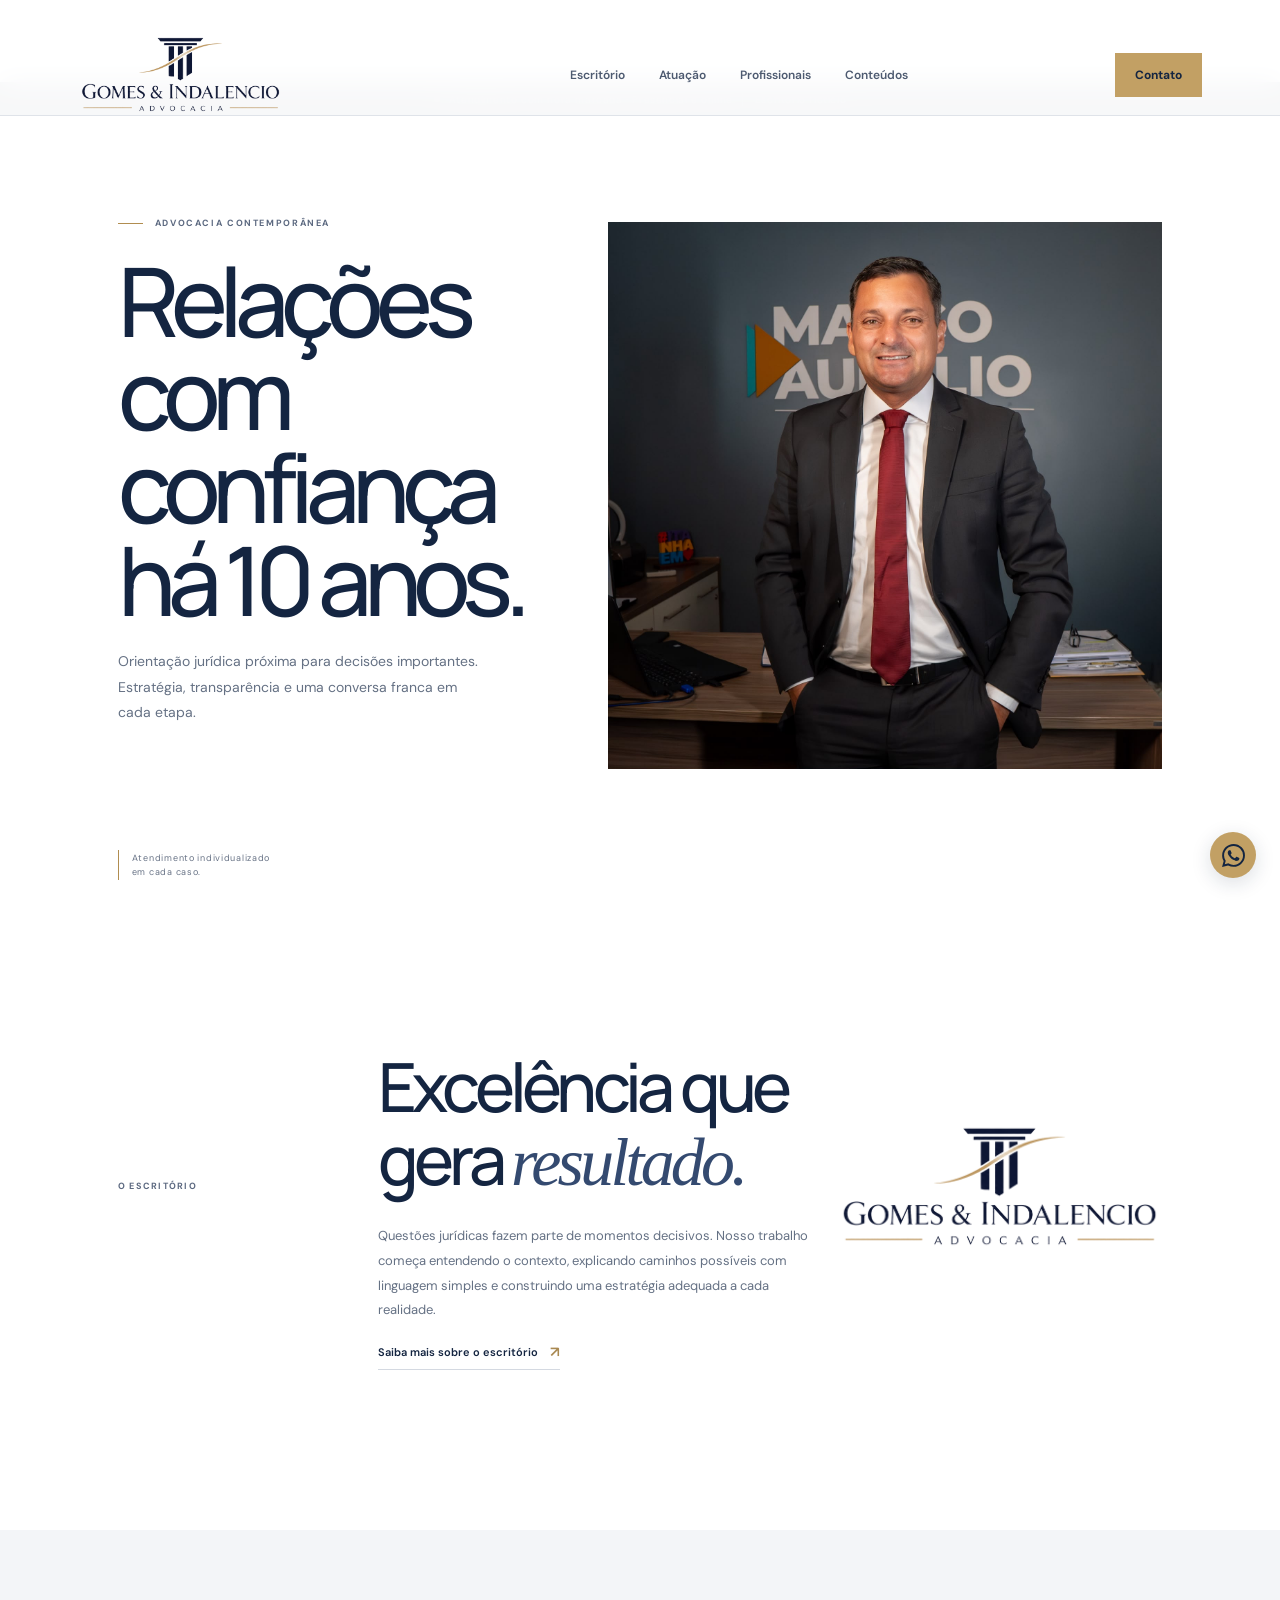
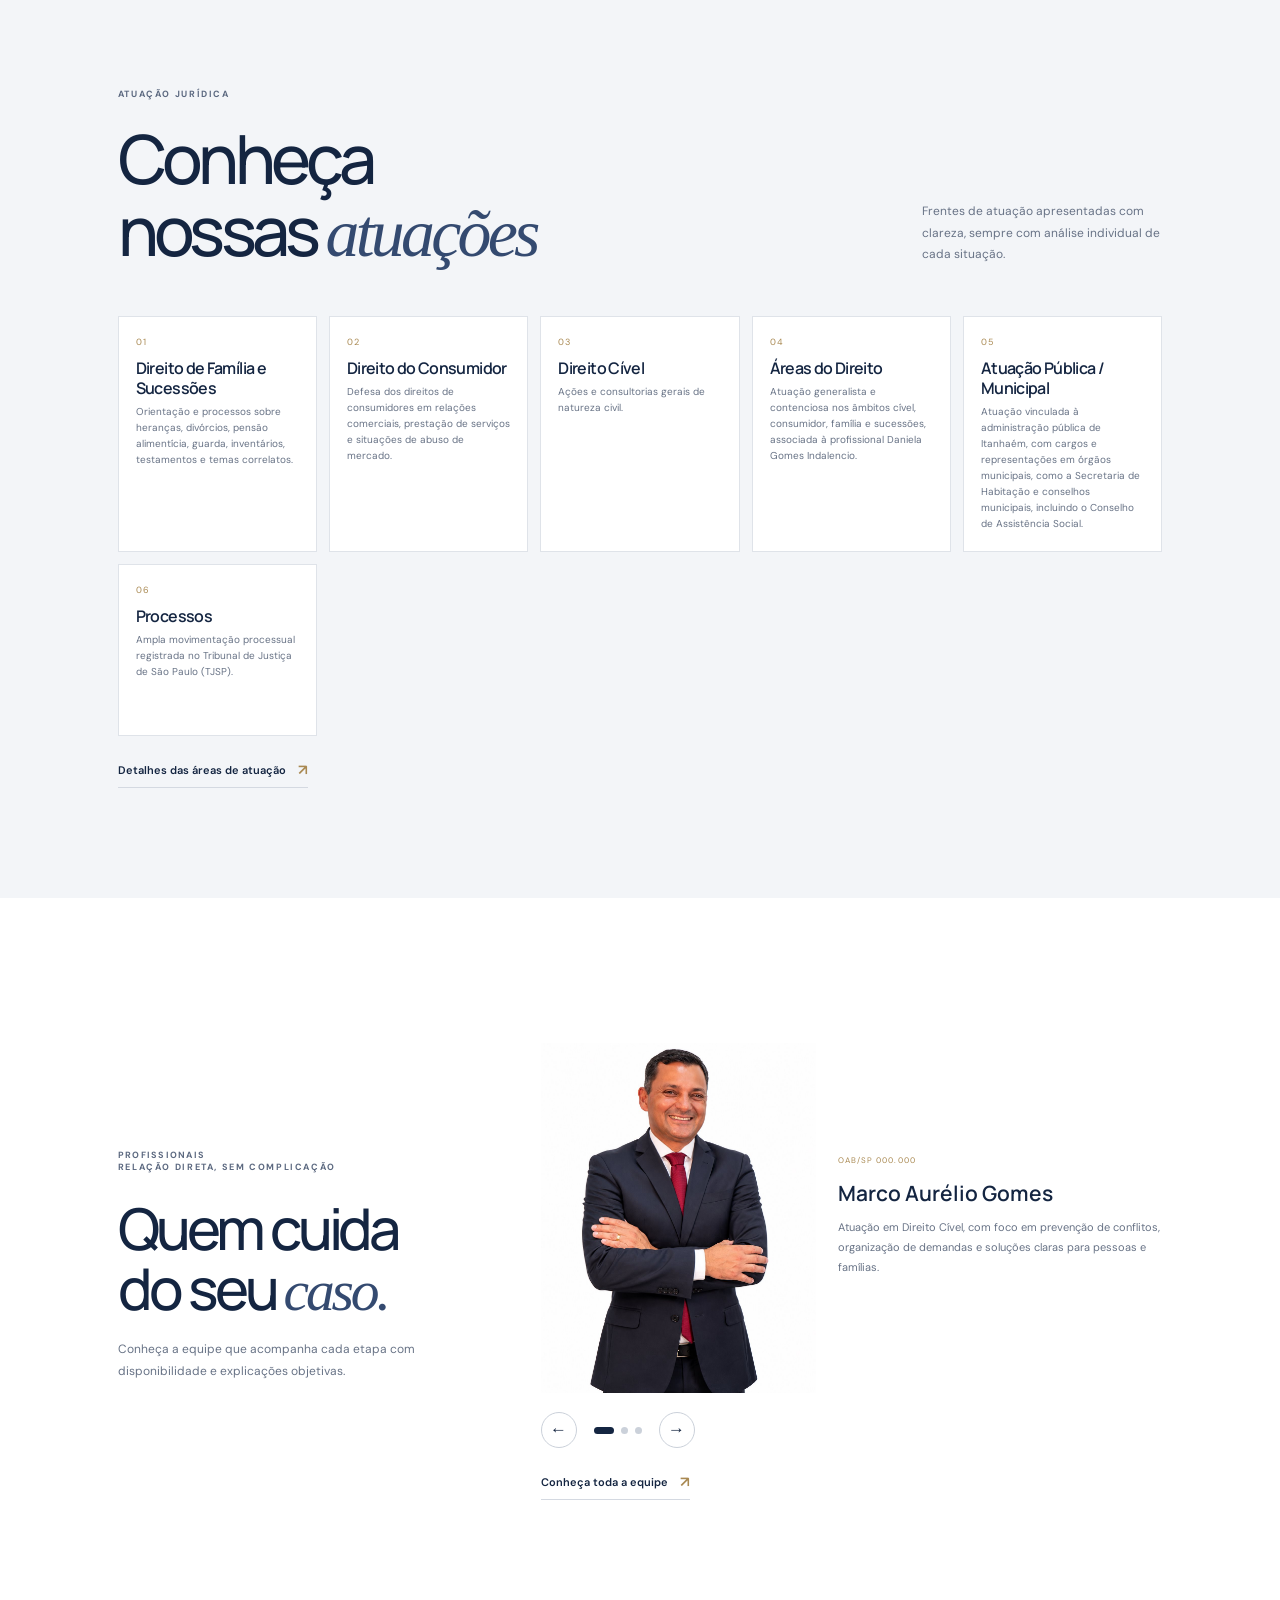
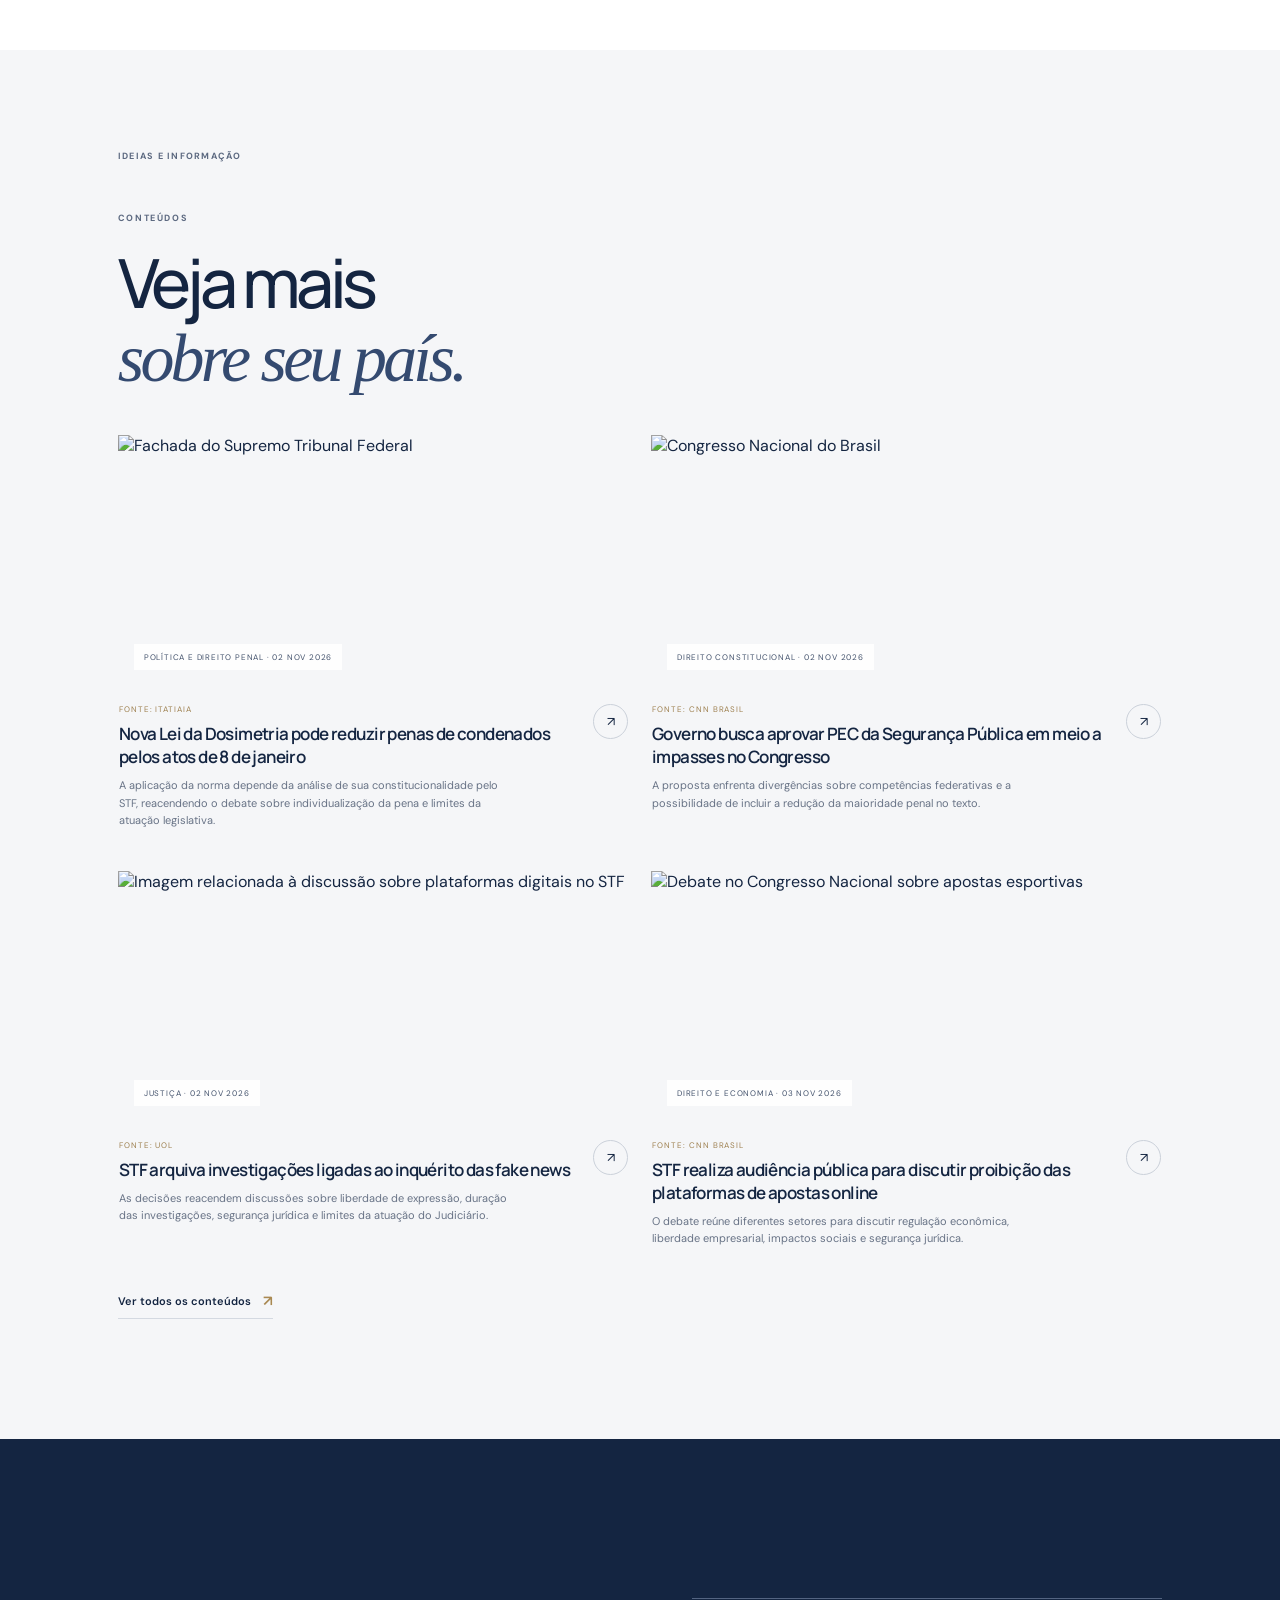
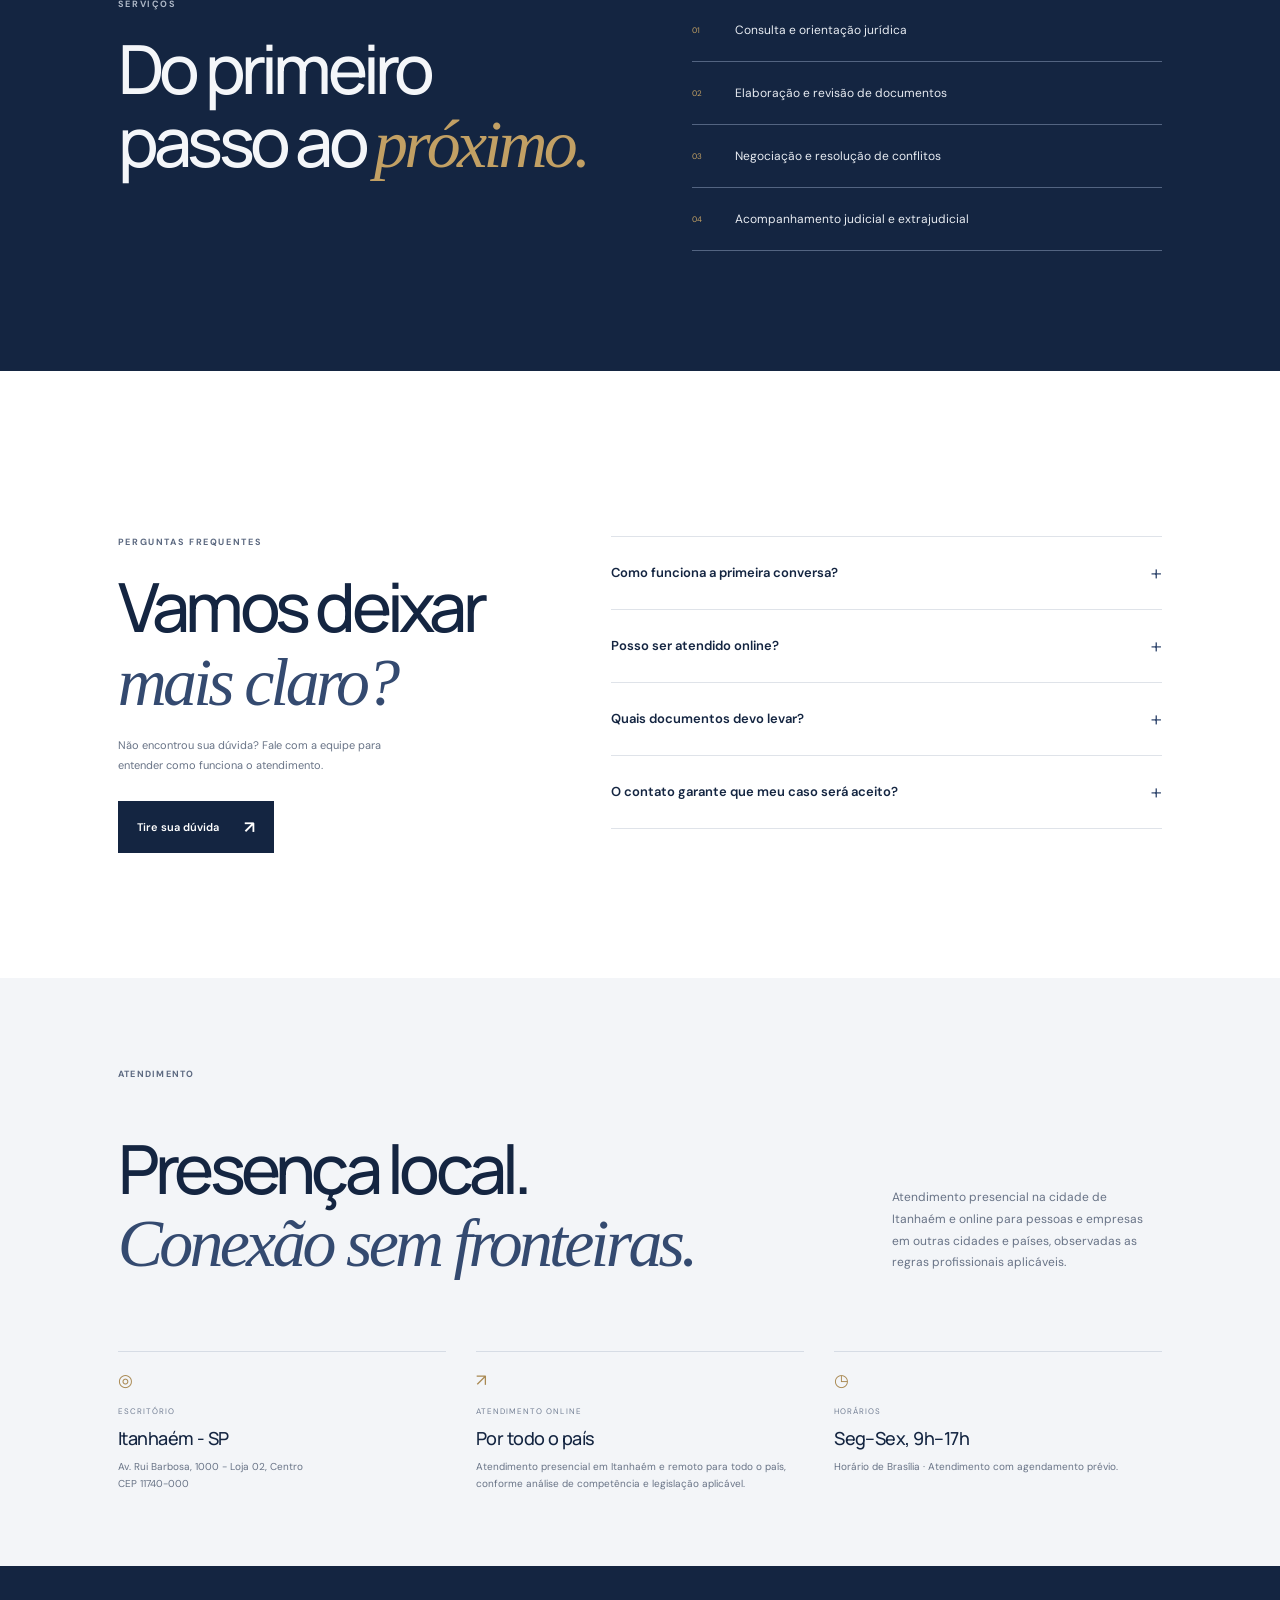
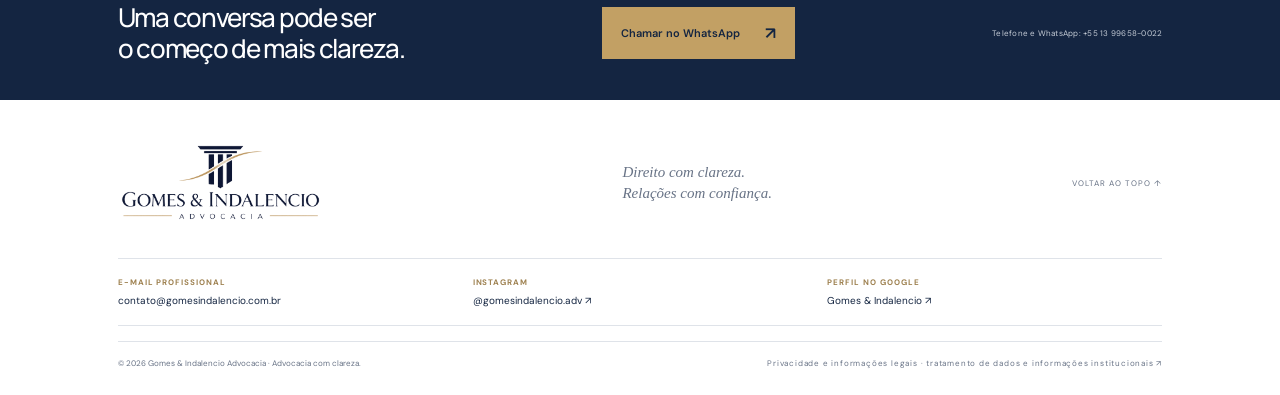
==== pages/index.html @ cc815360 "Initial site upload" ====
﻿<!doctype html>
<html lang="pt-BR">
  <head>
    <meta charset="utf-8">
    <meta name="viewport" content="width=device-width, initial-scale=1">
    <meta name="theme-color" content="#ffffff">
    <link rel="icon" type="image/svg+xml" href="../assets/favicon.svg">
    <meta name="description" content="Gomes &amp; Indalencio Advocacia — informação jurídica clara e atendimento próximo. Site demonstrativo com dados fictícios.">
    <title>Gomes &amp; Indalencio | Advocacia com clareza</title>
    <link rel="preconnect" href="https://fonts.googleapis.com">
    <link rel="preconnect" href="https://fonts.gstatic.com" crossorigin>
    <link href="https://fonts.googleapis.com/css2?family=DM+Sans:wght@400;500;600;700&family=Manrope:wght@400;500;600;700;800&display=swap" rel="stylesheet">
    <link rel="stylesheet" href="https://cdn.jsdelivr.net/npm/lenis@1.3.11/dist/lenis.css">
    <link rel="stylesheet" href="../styles/styles.css">
  </head>
  <body>
    <div class="notice">
      <span class="live-dot"></span>
      Atendimento com hora marcada · Presencial e online
      <span class="fiction">Escritório fictício</span>
    </div>
    <header class="header" id="top">
      <a class="brand" href="#top" aria-label="Gomes &amp; Indalencio Advocacia, início">
        <img class="brand-logo" src="../assets/gomes-indalencio-logo.png" alt="Gomes &amp; Indalencio Advocacia">
      </a>
      <button class="menu-toggle" aria-label="Abrir menu" aria-expanded="false">
        <i></i>
        <i></i>
      </button>
      <nav class="nav" aria-label="Navegação principal">
        <a href="escritorio.html">Escritório</a>
        <a href="atuacao.html">Atuação</a>
        <a href="profissionais.html">Profissionais</a>
        <a href="conteudos.html">Conteúdos</a>
      </nav>
      <a class="header-link" href="https://wa.me/5513996580022?text=Ol%C3%A1%2C%20gostaria%20de%20agendar%20uma%20conversa." target="_blank" rel="noreferrer">Contato </a>
    </header>
    <main>
      <section class="hero section" aria-labelledby="hero-title">
        <div class="hero-copy">
          <p class="eyebrow"><span></span>ADVOCACIA CONTEMPORÂNEA</p>
          <h1 id="hero-title">Relações com<br>confiança há 10 anos.</h1>
          <p class="hero-lede">Orientação jurídica próxima para decisões importantes. Estratégia, transparência e uma conversa franca em cada etapa.</p>
          <div class="hero-note">
            <i></i>
            Atendimento individualizado
            <br>
            em cada caso.
          </div>
        </div>
        <div class="hero-visual">
          <img class="hero-image" src="../assets/marco1.jpeg" alt="Retrato profissional de advogado em seu escritório" fetchpriority="high">
        </div>
      </section>
      <section class="intro section" id="escritorio">
        <div class="kicker">
          O ESCRITÓRIO
        </div>
        <div class="intro-body">
          <h2>Excelência que<br>gera <em>resultado.</em></h2>
          <div class="intro-bottom">
            <p>Questões jurídicas fazem parte de momentos decisivos. Nosso trabalho começa entendendo o contexto, explicando caminhos possíveis com linguagem simples e construindo uma estratégia adequada a cada realidade.</p>
          </div>
        </div>
        <figure class="intro-image">
          <img src="../assets/gomes-indalencio-logo.png" alt="Logotipo Gomes &amp; Indalencio Advocacia em azul-marinho e dourado, com fundo transparente" loading="lazy" decoding="async">
        </figure>
        <a class="section-more" href="escritorio.html">Saiba mais sobre o escritório <span>↗</span></a>
      </section>
      <section class="practice section" id="atuacao">
        <div class="section-heading">
          <div>
            <p class="eyebrow">ATUAÇÃO JURÍDICA</p>
            <h2>Conheça<br>nossas <em>atuações</em> </h2>
          </div>
          <p>Frentes de atuação apresentadas com clareza, sempre com análise individual de cada situação.</p>
        </div>
        <div class="practice-list">
          <article>
            <span class="item-no">01</span>
            <div>
              <h3>Direito de Família e Sucessões</h3>
              <p>Orientação e processos sobre heranças, divórcios, pensão alimentícia, guarda, inventários, testamentos e temas correlatos.</p>
            </div>
            <b>↗</b>
          </article>
          <article>
            <span class="item-no">02</span>
            <div>
              <h3>Direito do Consumidor</h3>
              <p>Defesa dos direitos de consumidores em relações comerciais, prestação de serviços e situações de abuso de mercado.</p>
            </div>
            <b>↗</b>
          </article>
          <article>
            <span class="item-no">03</span>
            <div>
              <h3>Direito Cível</h3>
              <p>Ações e consultorias gerais de natureza civil.</p>
            </div>
            <b>↗</b>
          </article>
          <article>
            <span class="item-no">04</span>
            <div>
              <h3>Áreas do Direito</h3>
              <p>Atuação generalista e contenciosa nos âmbitos cível, consumidor, família e sucessões, associada à profissional Daniela Gomes Indalencio.</p>
            </div>
            <b>↗</b>
          </article>
          <article>
            <span class="item-no">05</span>
            <div>
              <h3>Atuação Pública / Municipal</h3>
              <p>Atuação vinculada à administração pública de Itanhaém, com cargos e representações em órgãos municipais, como a Secretaria de Habitação e conselhos municipais, incluindo o Conselho de Assistência Social.</p>
            </div>
            <b>↗</b>
          </article>
          <article>
            <span class="item-no">06</span>
            <div>
              <h3>Processos</h3>
              <p>Ampla movimentação processual registrada no Tribunal de Justiça de São Paulo (TJSP).</p>
            </div>
            <b>↗</b>
          </article>
        </div>
        <a class="section-more" href="atuacao.html">Detalhes das áreas de atuação <span>↗</span></a>
      </section>
      <section class="people section" id="profissionais">
        <div class="people-heading">
          <div class="kicker">
            PROFISSIONAIS
          </div>
          <p class="eyebrow">RELAÇÃO DIRETA, SEM COMPLICAÇÃO</p>
          <h2>Quem cuida<br>do seu <em>caso.</em></h2>
          <p>Conheça a equipe que acompanha cada etapa com disponibilidade e explicações objetivas.</p>
        </div>
        <div class="people-carousel" aria-roledescription="carrossel" aria-label="Profissionais do escritório">
          <div class="people-track">
            <article class="person-card is-active" aria-hidden="false">
              <div class="portrait-art">
                <img src="../assets/marcosolo-optimized.jpeg" alt="Marco Aurélio Gomes, sócio-fundador">
              </div>
              <div class="person-info">
                <span>OAB/SP 000.000</span>
                <h3>Marco Aurélio Gomes</h3>
                <p>Atuação em Direito Cível, com foco em prevenção de conflitos, organização de demandas e soluções claras para pessoas e famílias.</p>
              </div>
            </article>
            <article class="person-card" aria-hidden="true">
              <div class="portrait-art portrait-two">
                <img src="../assets/outrasoo-optimized.jpeg" alt="Daniela Gomes Indalencio, advogada">
              </div>
              <div class="person-info">
                <span>OAB/SP 259.804</span>
                <h3>Daniela Gomes Indalencio</h3>
                <p>Daniela Gomes é uma advogada com atuação em Itanhaém, São Paulo, com foco em atendimento humanizado e estratégico.</p>
              </div>
            </article>
            <article class="person-card" aria-hidden="true">
              <div class="portrait-art portrait-three">
                <img src="../assets/homem1.jpeg" alt="Rafael Indalencio, advogado">
              </div>
              <div class="person-info">
                <span>OAB/SP 285.077</span>
                <h3>Rafael Indalencio</h3>
                <p>Rafael Indalencio atua na comarca de Itanhaém, no litoral de São Paulo, com forte presença em diversas áreas do direito e atuação institucional.</p>
              </div>
            </article>
          </div>
          <div class="carousel-controls">
            <button type="button" class="carousel-arrow" data-direction="prev" aria-label="Profissional anterior">
              ←
            </button>
            <div class="carousel-dots" aria-label="Selecionar profissional">
              <button class="is-active" aria-label="Mostrar Marco Aurélio Gomes" aria-current="true">
              </button>
              <button aria-label="Mostrar Daniela Gomes Indalencio">
              </button>
              <button aria-label="Mostrar Rafael Indalencio">
              </button>
            </div>
            <button type="button" class="carousel-arrow" data-direction="next" aria-label="Próximo profissional">
              →
            </button>
          </div>
          <a class="section-more" href="profissionais.html">Conheça toda a equipe <span>↗</span></a>
        </div>
      </section>
      <section class="content section" id="conteudos">
        <div class="kicker">
          IDEIAS E INFORMAÇÃO
        </div>
        <div class="section-heading">
          <div>
            <p class="eyebrow">CONTEÚDOS</p>
            <h2>Veja mais<br> <em>sobre seu país.</em> </h2>
          </div>
        </div>
        <div class="content-grid">
          <a class="content-card" href="https://www.itatiaia.com.br/politica/dosimetria-vai-reduzir-pena-de-bolsonaro-entenda-o-texto-aprovado-na-camara/" target="_blank" rel="noopener noreferrer">
            <div class="news-art">
              <img src="https://images.openai.com/static-rsc-4/GMNPdowOAuOp7Wrvb842GJEt8U5m6vhGY_nMUHi62ZQUN2vIIQE7YRoF5nLXeTY6gxfE9bkCovkN13dsnY8KZ0I4trVeEZzoKXSnev0yw9kfJ6QK70FuN04V7XNrqBFGH5gaXE1Q-7XX6Nloog3xJH12ZlQGMIPZL2rb3MePEc0?purpose=inline" alt="Fachada do Supremo Tribunal Federal" loading="lazy">
              <span>POLÍTICA E DIREITO PENAL · 02 NOV 2026</span>
            </div>
            <div class="card-copy"><div><small>FONTE: ITATIAIA</small><h3>Nova Lei da Dosimetria pode reduzir penas de condenados pelos atos de 8 de janeiro</h3><p>A aplicação da norma depende da análise de sua constitucionalidade pelo STF, reacendendo o debate sobre individualização da pena e limites da atuação legislativa.</p></div><span class="circle-link">↗</span></div>
          </a>
          <a class="content-card" href="https://www.cnnbrasil.com.br/politica/governo-lula-retoma-articulacao-com-o-congresso-apos-eleicoes/" target="_blank" rel="noopener noreferrer">
            <div class="news-art">
              <img src="https://images.openai.com/static-rsc-4/CdxcA3Dk5MPorf6TLqcqVyyIEewRscymIOk9lupY-nK6644Sa77OXLKsd8bhyrBoDY6dx4XS6iDeqUqEGvHI0BT1aqytDD0rIoM_csxfaP2FN-fHpI4GVpI1CQEsiuBBfB7w8PdzryVHGuIBlC6aZjrjWhg0Hlbj0kszgMT6XBw?purpose=inline" alt="Congresso Nacional do Brasil" loading="lazy">
              <span>DIREITO CONSTITUCIONAL · 02 NOV 2026</span>
            </div>
            <div class="card-copy"><div><small>FONTE: CNN BRASIL</small><h3>Governo busca aprovar PEC da Segurança Pública em meio a impasses no Congresso</h3><p>A proposta enfrenta divergências sobre competências federativas e a possibilidade de incluir a redução da maioridade penal no texto.</p></div><span class="circle-link">↗</span></div>
          </a>
          <a class="content-card" href="https://noticias.uol.com.br/politica/ultimas-noticias/2026/11/02/fachin-da-primeiros-passos-para-encerrar-inquerito-das-fake-news.amp.htm" target="_blank" rel="noopener noreferrer">
            <div class="news-art">
              <img src="https://images.openai.com/static-rsc-4/yvId-nvcNXgwHMTh52iWygDxpOq24oPy0OLkOc6ZXTy-lQugeSyjXJBooV0Fr9ar4A1Mcur8O3pkjBLTixq67OId8bapmiTiGZbhRftRkkzX3ZSf2xEGrsaBvbxZPtnBU-WLm5WKbV7GyJJtPVuk_DvxW3tLamX6LCC_5zF3i6s?purpose=inline" alt="Imagem relacionada à discussão sobre plataformas digitais no STF" loading="lazy">
              <span>JUSTIÇA · 02 NOV 2026</span>
            </div>
            <div class="card-copy"><div><small>FONTE: UOL</small><h3>STF arquiva investigações ligadas ao inquérito das fake news</h3><p>As decisões reacendem discussões sobre liberdade de expressão, duração das investigações, segurança jurídica e limites da atuação do Judiciário.</p></div><span class="circle-link">↗</span></div>
          </a>
          <a class="content-card" href="https://www.cnnbrasil.com.br/politica/fux-inclui-ministerios-da-saude-e-da-justica-em-discussao-sobre-bets/" target="_blank" rel="noopener noreferrer">
            <div class="news-art">
              <img src="https://images.openai.com/static-rsc-4/Mbxc7he0iCIOB5oLfp3MEhvKWKcXaNzWr5bCwVu_J29oLIgAmN8Za5UsfOpM6KQ_w7cwygKDydZwJg_oLs1mHd4lUgPBtV5LkeVnwDHjzMcdbtKzdoCX49FCmp0-xh8K2kltLAjJl2cFYbWnadC7zoTLURz8m27413yGjjxzRvs?purpose=inline" alt="Debate no Congresso Nacional sobre apostas esportivas" loading="lazy">
              <span>DIREITO E ECONOMIA · 03 NOV 2026</span>
            </div>
            <div class="card-copy"><div><small>FONTE: CNN BRASIL</small><h3>STF realiza audiência pública para discutir proibição das plataformas de apostas online</h3><p>O debate reúne diferentes setores para discutir regulação econômica, liberdade empresarial, impactos sociais e segurança jurídica.</p></div><span class="circle-link">↗</span></div>
          </a>
        </div>
        <a class="section-more" href="conteudos.html">Ver todos os conteúdos <span>↗</span></a>
      </section>
      <section class="services section" id="servicos">
        <div class="services-grid">
          <div>
            <p class="eyebrow">SERVIÇOS</p>
            <h2>Do primeiro<br>passo ao <em>próximo.</em> </h2>
          </div>
          <div class="service-list">
            <div>
              <span>01</span>
              <p>Consulta e orientação jurídica</p>
            </div>
            <div>
              <span>02</span>
              <p>Elaboração e revisão de documentos</p>
            </div>
            <div>
              <span>03</span>
              <p>Negociação e resolução de conflitos</p>
            </div>
            <div>
              <span>04</span>
              <p>Acompanhamento judicial e extrajudicial</p>
            </div>
          </div>
        </div>
      </section>
      <section class="faq section" id="faq">
        <div class="faq-grid">
          <div>
            <p class="eyebrow">PERGUNTAS FREQUENTES</p>
            <h2>Vamos deixar<br> <em>mais claro?</em> </h2>
            <p class="faq-intro">Não encontrou sua dúvida? Fale com a equipe para entender como funciona o atendimento.</p>
            <a class="button dark" href="https://wa.me/5513996580022?text=Ol%C3%A1%2C%20tenho%20uma%20d%C3%BAvida%20sobre%20o%20atendimento." target="_blank" rel="noreferrer">Tire sua dúvida <span>↗</span> </a>
          </div>
          <div class="faq-list">
            <details>
              <summary>Como funciona a primeira conversa?<span>+</span> </summary>
              <p>É um momento para você explicar a situação e para a equipe compreender o que aconteceu. A forma de atendimento e eventuais honorários são informados com clareza antes de qualquer contratação.</p>
            </details>
            <details>
              <summary>Posso ser atendido online?<span>+</span> </summary>
              <p>Sim. O atendimento pode ser feito por videoconferência, conforme a natureza do caso e a disponibilidade. A equipe orienta sobre o envio seguro dos documentos necessários.</p>
            </details>
            <details>
              <summary>Quais documentos devo levar?<span>+</span> </summary>
              <p>Depende do assunto. Ao agendar, você recebe orientação inicial sobre os documentos relevantes. Evite enviar dados sensíveis por canais públicos.</p>
            </details>
            <details>
              <summary>O contato garante que meu caso será aceito?<span>+</span> </summary>
              <p>Não. A contratação depende da análise dos fatos, documentos, disponibilidade e ausência de conflito de interesses. Nenhum resultado pode ser garantido.</p>
            </details>
          </div>
        </div>
      </section>
      <section class="contact section" id="contato">
        <div class="contact-head">
          <div>
            <div class="kicker">
              ATENDIMENTO
            </div>
            <h2>Presença local.<br> <em>Conexão sem fronteiras.</em> </h2>
          </div>
          <p>Atendimento presencial na cidade de Itanhaém e online para pessoas e empresas em outras cidades e países, observadas as regras profissionais aplicáveis.</p>
        </div>
        <div class="locations">
          <article>
            <span>◎</span>
            <small>ESCRITÓRIO</small>
            <h3>Itanhaém - SP</h3>
            <p>Av. Rui Barbosa, 1000 - Loja 02, Centro<br>CEP 11740-000</p>
          </article>
          <article>
            <span>↗</span>
            <small>ATENDIMENTO ONLINE</small>
            <h3>Por todo o país</h3>
            <p>Atendimento presencial em Itanhaém e remoto para todo o país, conforme análise de competência e legislação aplicável.</p>
          </article>
          <article>
            <span>◷</span>
            <small>HORÁRIOS</small>
            <h3>Seg–Sex, 9h–17h</h3>
            <p>Horário de Brasília · Atendimento com agendamento prévio.</p>
          </article>
        </div>
        <div class="contact-cta">
          <p>Uma conversa pode ser<br>o começo de mais clareza.</p>
          <a class="button lime" href="https://wa.me/5513996580022?text=Ol%C3%A1%2C%20gostaria%20de%20conversar%20com%20a%20equipe." target="_blank" rel="noreferrer">Chamar no WhatsApp <span>↗</span> </a>
          <small>Telefone e WhatsApp: +55 13 99658-0022</small>
        </div>
      </section>
    </main>
    <footer class="footer section">
      <div class="footer-main">
        <a class="brand" href="#top">
        <img class="brand-logo" src="../assets/gomes-indalencio-logo.png" alt="Gomes &amp; Indalencio Advocacia">
      </a>
        <p>Direito com clareza.<br>Relações com confiança.</p>
        <a class="footer-top" href="#top">VOLTAR AO TOPO ↑</a>
      </div>
      <div class="footer-contacts" aria-label="Canais institucionais demonstrativos">
        <a href="mailto:contato@gomesindalencio.com.br"><span>E-MAIL PROFISSIONAL</span>contato@gomesindalencio.com.br</a>
        <a href="https://www.instagram.com/gomesindalencio.adv/" target="_blank" rel="noopener noreferrer"><span>INSTAGRAM</span>@gomesindalencio.adv ↗</a>
        <a href="https://www.google.com/maps/search/?api=1&amp;query=Gomes%20%26%20Indalencio%20Advocacia" target="_blank" rel="noopener noreferrer"><span>PERFIL NO GOOGLE</span>Gomes &amp; Indalencio ↗</a>
      </div>
      <div class="footer-bottom">
        <span>© 2026 Gomes &amp; Indalencio Advocacia · Advocacia com clareza.</span>
        <a href="privacidade.html">Privacidade e informações legais · tratamento de dados e informações institucionais ↗</a>
      </div>
    </footer>
    <a class="whatsapp-float" href="https://wa.me/5513996580022?text=Ol%C3%A1%2C%20gostaria%20de%20agendar%20uma%20conversa." target="_blank" rel="noreferrer" aria-label="Chamar no WhatsApp">
      <svg viewBox="0 0 24 24" aria-hidden="true" focusable="false">
        <path fill="currentColor" d="M17.472 14.382c-.297-.149-1.758-.867-2.03-.967-.273-.099-.471-.148-.67.15-.197.297-.768.966-.94 1.164-.173.198-.347.223-.644.075-.297-.15-1.255-.463-2.39-1.475-.883-.788-1.48-1.761-1.653-2.059-.173-.297-.018-.458.13-.606.134-.133.297-.347.446-.52.149-.174.198-.298.297-.496.099-.198.05-.372-.025-.521-.074-.149-.669-1.612-.916-2.207-.242-.579-.487-.5-.669-.51l-.57-.01c-.198 0-.52.074-.792.372s-1.04 1.016-1.04 2.479 1.065 2.875 1.213 3.074c.149.198 2.095 3.2 5.076 4.487.709.306 1.262.489 1.694.625.712.227 1.36.195 1.872.118.571-.085 1.758-.719 2.006-1.413.248-.694.248-1.289.173-1.413-.074-.124-.272-.198-.57-.347Zm-5.421 7.403h-.004a9.87 9.87 0 0 1-5.031-1.378l-.361-.214-3.741.981.999-3.648-.235-.374a9.86 9.86 0 0 1-1.511-5.26c.002-5.45 4.437-9.884 9.888-9.884 2.64 0 5.122 1.03 6.987 2.898a9.825 9.825 0 0 1 2.893 6.994c-.002 5.45-4.437 9.885-9.884 9.885Zm8.413-18.297A11.815 11.815 0 0 0 12.051 0C5.495 0 .16 5.335.157 11.892c0 2.096.547 4.142 1.588 5.946L.057 24l6.304-1.654a11.882 11.882 0 0 0 5.684 1.447h.005c6.554 0 11.89-5.335 11.893-11.893a11.821 11.821 0 0 0-3.479-8.412Z"/>
      </svg>
    </a>
    <script src="https://cdn.jsdelivr.net/npm/lenis@1.3.11/dist/lenis.min.js" defer> </script>
    <script src="https://cdn.jsdelivr.net/npm/gsap@3.14.1/dist/gsap.min.js" defer> </script>
    <script src="https://cdn.jsdelivr.net/npm/gsap@3.14.1/dist/ScrollTrigger.min.js" defer> </script>
    <script src="../script/script.js" defer> </script>
  </body>
</html>
---- styles/styles.css ----
:root {
  --paper: #ffffff;
  --ink: #142541;
  --green: #142541;
  --mint: #f3f5f8;
  --lime: #c2a064;
  --clay: #b18d50;
  --muted: #687386;
  --line: #dfe3e9;
  --serif: Georgia,'Times New Roman',serif;
  --sans: 'DM Sans',sans-serif;
  --display: 'Manrope',sans-serif;
  --ease-out: cubic-bezier(.23,1,.32,1);
  --ease-in-out: cubic-bezier(.77,0,.175,1)
}

* {
  box-sizing: border-box
}

html {
  scroll-behavior: auto
}

body {
  margin: 0;
  background: var(--paper);
  color: var(--ink);
  font-family: var(--sans);
  -webkit-font-smoothing: antialiased
}

a {
  color: inherit;
  text-decoration: none
}

.notice {
  height: 34px;
  background: var(--green);
  color: #f2f4f7;
  display: flex;
  justify-content: center;
  align-items: center;
  gap: 9px;
  font-size: 10px;
  letter-spacing: .06em
}

.live-dot {
  width: 6px;
  height: 6px;
  border-radius: 50%;
  background: var(--lime)
}

.fiction {
  border-left: 1px solid #71809a;
  padding-left: 12px;
  color: #c5ccd6
}

.header {
  height: 82px;
  padding: 0 6.1%;
  display: flex;
  align-items: center;
  justify-content: space-between;
  border-bottom: 1px solid var(--line);
  position: fixed;
  top: 34px;
  left: 0;
  right: 0;
  z-index: 20;
  background: rgba(255,255,255,.97);
  backdrop-filter: blur(14px);
  transition: top 220ms ease, background-color 220ms ease, border-color 220ms ease
}

body { padding-top: 82px }
body.has-scrolled .header { top: 0; background: rgba(255,255,255,.72); border-color: #dfe3e9a6 }
.section[id] { scroll-margin-top: 100px }

.brand {
  display: flex;
  align-items: center;
  flex: 0 0 auto
}

.brand-logo {
  display: block;
  width: clamp(145px, 17vw, 205px);
  height: auto;
  object-fit: contain
}

.nav {
  display: flex;
  gap: 34px;
  margin-left: 80px
}

.nav a,.header-link {
  font-size: 12px;
  font-weight: 600
}

.nav a {
  color: #4d5a70;
  transition: color 180ms ease
}

.nav a[aria-current="page"] { color: var(--green); text-decoration: underline; text-decoration-color: var(--clay); text-underline-offset: 7px }

.header-link {
  display: inline-flex;
  align-items: center;
  gap: 13px;
  padding: 14px 20px;
  background: var(--lime);
  color: var(--green);
  font-size: 12px;
  font-weight: 700;
  transition: transform 160ms var(--ease-out), background-color 180ms ease
}

.header-link span {
  font-size: 16px
}

.menu-toggle {
  display: none
}

.section {
  padding-left: 9.2%;
  padding-right: 9.2%
}

.section-more { display: inline-flex; align-items: center; gap: 12px; margin-top: 24px; padding-bottom: 7px; border-bottom: 1px solid #d4d9e1; color: var(--green); font-size: 11px; font-weight: 600 }
.section-more span { color: #a98952; font-size: 15px }
.intro .section-more { grid-column: 2 / -1; justify-self: start; margin-top: -6px }
.detail-hero { padding-top: 112px; padding-bottom: 78px; background: #f5f6f8 }
.detail-hero .eyebrow { margin-bottom: 24px }
.detail-hero h1 { max-width: 900px; margin-bottom: 24px }
.detail-lede { max-width: 570px; color: #657184; font-size: 14px; line-height: 1.85; margin: 0 }
.detail-feature { display: grid; grid-template-columns: .9fr 1.1fr; gap: 5%; align-items: center; padding-top: 100px; padding-bottom: 105px }
.detail-feature-copy h2 { margin: 30px 0 20px }
.detail-feature-copy > p { max-width: 470px; color: #657184; font-size: 12px; line-height: 1.9 }
.detail-feature-copy .button { margin-top: 10px }
.detail-image { position: relative; height: 420px; margin: 0; background: var(--mint); overflow: hidden }
.detail-image img { width: 100%; height: 100%; object-fit: cover; display: block }
.detail-image.office-image { height: auto; overflow: hidden; padding: 0; border: 0; background: transparent; box-shadow: none }
.office-image img { display: block; width: 100%; height: auto; object-fit: contain; object-position: center; transform: scale(1.035); transition: transform 220ms var(--ease-out) }
.detail-image figcaption { position: absolute; bottom: 14px; left: 14px; padding: 9px 12px; color: white; background: #142541d9; font-size: 9px }
@media(hover:hover) and (pointer:fine) {
  .office-image:hover img { transform: scale(1.06) }
}
.detail-values { padding-top: 75px; padding-bottom: 90px; background: #f3f5f8 }
.detail-value-grid { display: grid; grid-template-columns: repeat(3,minmax(0,1fr)); gap: 14px; margin-top: 32px }
.detail-value-grid article { padding: 24px; min-height: 175px; border: 1px solid #dfe3e9; background: #ffffff }
.detail-value-grid article > span,.detail-person > div:last-child > span { color: #a98952; font-size: 9px; letter-spacing: .12em }
.detail-value-grid h3 { margin: 20px 0 10px; font: 600 20px var(--display); letter-spacing: -.04em }
.detail-value-grid p { margin: 0; color: #687386; font-size: 11px; line-height: 1.8 }
.office-institutional { padding-top: 85px; padding-bottom: 90px; background: #f3f5f8 }
.institutional-heading { max-width: 660px; margin-bottom: 34px }
.institutional-heading h2 { margin: 16px 0; font-size: clamp(36px,4.5vw,58px) }
.institutional-heading > p,.institutional-disclaimer { color: #687386; font-size: 11px; line-height: 1.8 }
.institutional-grid { display: grid; grid-template-columns: repeat(2,minmax(0,1fr)); gap: 12px }
.institutional-grid article { padding: 22px; border: 1px solid var(--line); background: #fff }
.institutional-grid article > span { color: #9e8150; font-size: 8px; letter-spacing: .12em }
.institutional-grid h3 { margin: 12px 0 8px; font: 600 18px/1.3 var(--display) }
.institutional-grid p { margin: 0; color: #687386; font-size: 10px; line-height: 1.8 }
.institutional-disclaimer { margin: 18px 0 0; font-size: 9px }
.detail-practice { padding-top: 20px; padding-bottom: 100px }
.detail-practice .detail-value-grid { grid-template-columns: repeat(2,minmax(0,1fr)); margin-top: 0 }
.detail-practice .detail-value-grid article { min-height: 145px }
.detail-practice .detail-value-grid h3 { margin-top: 12px }
.detail-note { display: flex; justify-content: space-between; align-items: center; gap: 24px; padding-top: 28px; padding-bottom: 28px; background: var(--green); color: white }
.detail-note p { margin: 0; max-width: 620px; color: #e7ebf1; font-size: 12px; line-height: 1.8 }
.detail-note .button { flex: 0 0 auto }
.detail-next { display: flex; align-items: center; justify-content: space-between; gap: 20px; padding-top: 45px; padding-bottom: 45px }
.detail-next p { margin: 0; color: #657184; font: 500 18px var(--display) }
.detail-next .underlink { flex: 0 0 auto }
.detail-team { padding-top: 20px; padding-bottom: 100px; display: grid; grid-template-columns: 1fr 1fr; gap: 52px 24px }
.detail-person { display: grid; grid-template-columns: .9fr 1fr; gap: 22px; align-items: center }
.detail-portrait { height: 300px; background: #edf0f4; overflow: hidden }
.detail-portrait img { width: 100%; height: 100%; object-fit: cover; object-position: center top; display: block }
.detail-portrait.portrait-three img { object-position: center top }
.detail-person h2 { margin: 12px 0; font-size: clamp(24px,3vw,38px) }
.detail-person p { color: #687386; font-size: 11px; line-height: 1.8 }
.detail-news { padding-top: 20px; padding-bottom: 100px; display: grid; grid-template-columns: 1fr 1fr; gap: 50px 24px }
.detail-news-card .news-art { height: 260px; margin-bottom: 20px }
.detail-news-card > div:last-child > small { color: #9e8150; font-size: 8px; letter-spacing: .12em }
.detail-news-card h2 { margin: 10px 0; font-size: clamp(19px,2.2vw,26px); line-height: 1.25 }
.detail-news-card p { max-width: 580px; color: #687386; font-size: 10px; line-height: 1.8 }

.hero {
  min-height: 650px;
  height: min(790px,calc(100vh - 116px));
  display: grid;
  grid-template-columns: .92fr 1.08fr;
  align-items: center;
  position: relative;
  padding-top: 30px;
  padding-bottom: 55px;
  overflow: hidden
}

.hero-copy {
  position: relative;
  z-index: 2;
  padding-bottom: 20px
}

.eyebrow {
  font-size: 9px;
  letter-spacing: .18em;
  font-weight: 700;
  color: #5c6980;
  margin: 0 0 25px
}

.hero .eyebrow {
  display: flex;
  align-items: center;
  gap: 12px
}

.hero .eyebrow span {
  width: 25px;
  height: 1px;
  background: var(--clay)
}

h1,h2,h3,p {
  margin-top: 0
}

h1 {
  font: 500 clamp(56px,7.5vw,102px)/.97 var(--display);
  letter-spacing: -.085em;
  margin: 0 0 23px
}

h1 em,h2 em {
  font-family: var(--serif);
  font-weight: 400;
  letter-spacing: -.055em;
  color: #344a70
}

h1 em {
  font-size: 1.05em
}

.hero-lede {
  font-size: 14px;
  line-height: 1.8;
  color: #657184;
  max-width: 365px;
  margin-bottom: 29px
}

.hero-actions {
  display: flex;
  align-items: center;
  gap: 24px
}

.button {
  display: inline-flex;
  align-items: center;
  gap: 25px;
  padding: 15px 19px;
  font-size: 11px;
  font-weight: 600;
  transition: transform 160ms var(--ease-out),background-color 180ms ease,color 180ms ease
}

.button span {
  font-size: 17px
}

.dark {
  background: var(--green);
  color: white
}

.lime {
  background: var(--lime);
  color: var(--green)
}

.underlink {
  font-size: 11px;
  font-weight: 600;
  border-bottom: 1px solid #aaa;
  padding: 0 0 6px;
  transition: color 180ms ease
}

.underlink span {
  margin-left: 10px
}

.hero-note {
  display: flex;
  align-items: center;
  gap: 13px;
  position: absolute;
  left: 0;
  bottom: -106px;
  color: #687386;
  font-size: 9px;
  line-height: 1.6;
  letter-spacing: .08em
}

.hero-note i {
  height: 30px;
  width: 1px;
  background: var(--clay)
}

.hero-visual {
  position: relative;
  overflow: hidden;
  margin-left: 10px
}

.hero-image {
  display: block;
  width: 100%;
  height: auto
}

.visual-caption {
  position: absolute;
  z-index: 3;
  font-size: 8px;
  letter-spacing: .12em
}

.visual-caption {
  left: 24px;
  bottom: 23px;
  color: #43526c
}

.visual-caption span {
  margin-left: 12px;
  color: #9aa4b3
}

.scroll-hint {
  position: absolute;
  bottom: 20px;
  left: 9.2%;
  right: 9.2%;
  display: flex;
  align-items: center;
  gap: 12px;
  font-size: 8px;
  letter-spacing: .16em;
  color: #687386
}

.scroll-hint small {
  margin-left: auto;
  color: #8791a1
}

.intro {
  padding-top: 150px;
  padding-bottom: 160px;
  display: grid;
  grid-template-columns: .65fr 1.2fr .9fr;
  gap: 25px;
  position: relative
}

.intro-image { margin: 0; align-self: center }
.intro-image img { display: block; width: 100%; height: auto; object-fit: contain }

.kicker {
  font-size: 9px;
  font-weight: 700;
  letter-spacing: .14em;
  color: #5c6980;
  display: flex;
  gap: 12px;
  align-items: center
}

.kicker span {
  color: var(--clay)
}

.intro-body .eyebrow,.section-heading .eyebrow,.services .eyebrow,.faq .eyebrow,.contact .eyebrow {
  margin: 0 0 22px
}

h2 {
  font: 500 clamp(40px,5.3vw,68px)/1.07 var(--display);
  letter-spacing: -.07em;
  margin-bottom: 25px
}

h2 em {
  color: #344a70
}

.intro-bottom {
  display: flex;
  align-items: flex-end;
  justify-content: space-between;
  gap: 25px
}

.intro-bottom p {
  max-width: 440px;
  font-size: 13px;
  line-height: 1.9;
  color: #657184;
  margin-bottom: 0
}

.circle-link {
  width: 48px;
  height: 48px;
  flex: 0 0 48px;
  border: 1px solid #cbd1da;
  border-radius: 50%;
  display: grid;
  place-items: center;
  font-size: 17px;
  transition: background-color 180ms ease,color 180ms ease
}

.practice {
  background: #f3f5f8;
  padding-top: 105px;
  padding-bottom: 110px
}

.section-heading {
  display: flex;
  align-items: flex-end;
  justify-content: space-between;
  margin-top: 53px;
  margin-bottom: 45px
}

.section-heading h2 {
  margin: 0
}

.section-heading>p {
  font-size: 12px;
  line-height: 1.8;
  max-width: 240px;
  color: #687386;
  margin: 0 0 5px
}

.practice-list {
  display: grid;
  grid-template-columns: repeat(5,minmax(0,1fr));
  gap: 12px;
}

.practice-list article {
  display: flex;
  min-height: 172px;
  flex-direction: column;
  align-items: flex-start;
  gap: 10px;
  padding: 19px 17px;
  background: #ffffff;
  border: 1px solid #dfe3e9;
  transition: transform 180ms var(--ease-out), box-shadow 180ms ease
}

.item-no {
  font-size: 9px;
  letter-spacing: .1em;
  color: #a98952
}

.practice-list h3 {
  font: 600 16px/1.25 var(--display);
  letter-spacing: -.04em;
  margin: 0 0 6px
}

.practice-list p {
  font-size: 10px;
  color: #687386;
  margin: 0;
  line-height: 1.6
}

.practice-list b {
  display: none;
  font-size: 18px;
  font-weight: 400;
  color: #344a70
}

.people {
  padding-top: 145px;
  padding-bottom: 150px;
  display: grid;
  grid-template-columns: .72fr 1.28fr;
  gap: 7%;
  align-items: center
}

.people-heading h2 { font: 500 clamp(39px,4.5vw,60px)/1.05 var(--display); letter-spacing: -.07em; margin: 0 0 18px }
.people-heading > p:last-child { max-width: 330px; font-size: 12px; color: #687386; line-height: 1.8 }
.people-carousel { min-width: 0 }
.people-track { display: grid; grid-template-columns: 1fr }
.person-card { display: none; grid-template-columns: .85fr 1fr; gap: 22px; align-items: center }
.person-card.is-active { display: grid }
.person-card.is-entering { animation: person-enter 360ms var(--ease-out) both }
@keyframes person-enter {
  from { opacity: 0; transform: translateX(14px) }
  to { opacity: 1; transform: translateX(0) }
}
.person-card .portrait-art { height: 350px }
.person-info span { font-size: 8px; letter-spacing: .13em; color: #a98952 }
.person-info h3 { font: 600 21px/1.25 var(--display); margin: 12px 0 }
.person-info p { font-size: 11px; line-height: 1.8; color: #687386 }
.carousel-controls { display: flex; align-items: center; gap: 12px; margin-top: 19px }
.carousel-arrow { width: 36px; height: 36px; border: 1px solid #cbd1da; border-radius: 50%; color: var(--green); background: transparent; cursor: pointer; font-size: 17px }
.carousel-dots { display: flex; gap: 7px; margin: 0 5px }
.carousel-dots button { width: 7px; height: 7px; border: 0; border-radius: 50%; padding: 0; background: #cbd1da; cursor: pointer }
.carousel-dots button.is-active { width: 20px; border-radius: 8px; background: var(--green) }

.portrait-art {
  height: 440px;
  background: #edf0f4;
  position: relative;
  display: grid;
  place-items: center;
  overflow: hidden
}

.portrait-art img {
  display: block;
  width: 100%;
  height: 100%;
  object-fit: cover
}

.content {
  padding-top: 100px;
  padding-bottom: 120px;
  background: #f5f6f8
}

.content .section-heading {
  margin-top: 50px;
  margin-bottom: 40px
}

.content-grid {
  display: grid;
  grid-template-columns: 1fr 1fr;
  gap: 22px
}

.content-card {
  display: block
}

.news-art {
  height: 290px;
  position: relative;
  display: grid;
  place-items: center;
  overflow: hidden
}
.news-art { height: 250px }
.news-art > a { display: block; width: 100%; height: 100% }
.news-art img { width: 100%; height: 100%; object-fit: cover; transition: transform 350ms var(--ease-out) }
.news-art span { position: absolute; left: 16px; bottom: 15px; padding: 8px 10px; background: #ffffffed; color: #43526c; font-size: 8px; letter-spacing: .1em }
.content-card:hover .news-art img,.news-art a:hover img { transform: scale(1.04) }
.content-card:focus-visible,button:focus-visible,.detail-news-card a:focus-visible { outline: 2px solid #a98952; outline-offset: 4px }
.news-source { display: inline-block; margin-top: 12px; color: var(--green); font-size: 9px; font-weight: 700; line-height: 1.6; text-decoration: underline; text-decoration-color: var(--clay); text-underline-offset: 4px }
.detail-news-card h2 a:hover,.news-source:hover { color: #9e8150 }

.card-copy {
  display: flex;
  justify-content: space-between;
  gap: 20px;
  padding: 19px 1px
}

.card-copy h3 {
  font: 600 17px/1.35 var(--display);
  letter-spacing: -.035em;
  margin: 0 0 8px
}

.card-copy p {
  font-size: 11px;
  line-height: 1.6;
  color: #687386;
  margin: 0;
  max-width: 400px
}

.card-copy small {
  display: block;
  font-size: 8px;
  letter-spacing: .12em;
  color: #9e8150;
  margin-bottom: 9px
}

.card-copy .circle-link {
  width: 35px;
  height: 35px;
  flex-basis: 35px;
  font-size: 13px
}

.services {
  padding-top: 105px;
  padding-bottom: 120px;
  background: var(--green);
  color: #f4f6f9
}

.services .kicker {
  color: #c5ccd6
}

.services .kicker span {
  color: var(--lime)
}

.services .eyebrow {
  color: #aeb8c7
}

.services-grid {
  display: grid;
  grid-template-columns: 1fr 1fr;
  gap: 10%;
  align-items: start;
  margin-top: 54px
}

.services h2 {
  margin: 0;
  color: #f4f6f9
}

.services h2 em {
  color: var(--lime)
}

.service-list {
  border-top: 1px solid #536481
}

.service-list>div {
  min-height: 63px;
  display: grid;
  grid-template-columns: 33px 1fr 20px;
  gap: 10px;
  align-items: center;
  border-bottom: 1px solid #536481
}

.service-list span {
  font-size: 8px;
  color: var(--lime)
}

.service-list p {
  font-size: 12px;
  margin: 0;
  color: #e7ebf1
}

.faq {
  padding-top: 110px;
  padding-bottom: 125px
}

.faq-grid {
  display: grid;
  grid-template-columns: .8fr 1.2fr;
  gap: 12%;
  margin-top: 55px
}

.faq h2 {
  margin-bottom: 17px
}

.faq-intro {
  font-size: 11px;
  line-height: 1.8;
  color: #687386;
  max-width: 270px;
  margin-bottom: 22px
}

.faq .button {
  margin-top: 3px
}

.faq-list {
  border-top: 1px solid var(--line)
}

details {
  border-bottom: 1px solid var(--line)
}

summary {
  list-style: none;
  cursor: pointer;
  padding: 22px 0;
  display: flex;
  justify-content: space-between;
  gap: 16px;
  align-items: center;
  font-size: 13px;
  font-weight: 600
}

summary::-webkit-details-marker {
  display: none
}

summary span {
  font-size: 21px;
  font-weight: 300;
  color: #344a70;
  transition: transform 180ms var(--ease-out)
}

details[open] summary span {
  transform: rotate(45deg)
}

details p {
  font-size: 11px;
  line-height: 1.8;
  color: #687386;
  max-width: 530px;
  margin: -4px 30px 22px 0
}

.contact {
  background: #f3f5f8;
  padding-top: 90px;
  padding-bottom: 0
}

.contact-head {
  display: flex;
  align-items: flex-end;
  justify-content: space-between;
  gap: 30px
}

.contact .kicker {
  margin-bottom: 52px
}

.contact .eyebrow {
  margin-bottom: 19px
}

.contact h2 {
  margin: 0
}

.contact-head>p {
  font-size: 12px;
  line-height: 1.8;
  color: #687386;
  max-width: 270px;
  margin-bottom: 7px
}

.locations {
  display: grid;
  grid-template-columns: repeat(3,1fr);
  gap: 30px;
  margin: 70px 0 74px
}

.locations article {
  border-top: 1px solid #d6dce5;
  padding-top: 17px
}

.locations article>span {
  font-size: 17px;
  color: #a98952
}

.locations small {
  display: block;
  margin: 15px 0 10px;
  font-size: 8px;
  letter-spacing: .13em;
  color: #737f94
}

.locations h3 {
  font: 500 18px var(--display);
  letter-spacing: -.03em;
  margin: 0 0 8px
}

.locations p {
  font-size: 10px;
  line-height: 1.7;
  color: #687386;
  margin: 0
}

.contact-cta {
  background: var(--green);
  margin: 0 -11.3%;
  padding: 36px 11.3%;
  display: flex;
  align-items: center;
  justify-content: space-between;
  gap: 22px;
  color: white
}

.contact-cta>p {
  font: 500 26px/1.2 var(--display);
  letter-spacing: -.05em;
  margin: 0
}

.contact-cta>small {
  font-size: 8px;
  color: #c5ccd6;
  letter-spacing: .03em
}

.footer {
  padding-top: 42px;
  padding-bottom: 25px;
  background: #ffffff;
  color: var(--ink)
}

.footer-main {
  display: flex;
  align-items: center;
  justify-content: space-between;
  padding-bottom: 35px
}

.footer-main>p {
  font: italic 15px/1.4 var(--serif);
  color: #687386;
  margin: 0
}

.footer-contacts { display: grid; grid-template-columns: repeat(3,minmax(0,1fr)); gap: 20px; padding: 17px 0; margin-bottom: 15px; border-top: 1px solid var(--line); border-bottom: 1px solid var(--line) }
.footer-contacts a { display: flex; flex-direction: column; gap: 5px; color: var(--ink); font-size: 10px; line-height: 1.5; overflow-wrap: anywhere }
.footer-contacts a > span { color: #9e8150; font-size: 8px; font-weight: 700; letter-spacing: .12em }
.footer-contacts a:hover { color: #9e8150 }

.footer-top {
  font-size: 8px;
  letter-spacing: .13em;
  color: #687386
}

.footer-bottom {
  border-top: 1px solid var(--line);
  padding-top: 15px;
  display: flex;
  justify-content: space-between;
  gap: 20px;
  font-size: 8px;
  color: #687386;
  line-height: 1.6
}

.footer-bottom a {
  letter-spacing: .1em
}

.whatsapp-float {
  position: fixed;
  z-index: 15;
  right: 24px;
  bottom: 22px;
  width: 46px;
  height: 46px;
  border-radius: 50%;
  background: var(--lime);
  color: var(--green);
  display: grid;
  place-items: center;
  box-shadow: 0 5px 20px #14254127;
  transition: transform 160ms var(--ease-out)
}
.whatsapp-float svg { width: 23px; height: 23px; display: block }

@media(hover:hover) and (pointer:fine) {
  .button:hover,.whatsapp-float:hover {
    transform: translateY(-3px)
  }

  .header-link:hover {
    transform: translateY(-2px);
    background-color: #d0b77f
  }

  .underlink:hover {
    color: #a98952
  }

  .nav a:hover {
    color: #a98952
  }

  .circle-link:hover {
    background: var(--green);
    color: white
  }

  .practice-list article:hover {
    transform: translateX(5px)
  }

}

.button:active,.whatsapp-float:active {
  transform: scale(.97)
}

@media(max-width:900px) {
  .detail-feature { gap: 5% }
  .detail-team { grid-template-columns: 1fr; gap: 38px }
  .detail-person { grid-template-columns: .7fr 1fr }
  .section {
    padding-left: 6%;
    padding-right: 6%
  }

  .header {
    padding: 0 6%
  }

  .nav {
    gap: 19px;
    margin-left: 20px
  }

  .hero {
    grid-template-columns: .95fr 1.05fr
  }

  .hero-visual {
    height: auto
  }

  .intro {
    grid-template-columns: .7fr 2fr;
    row-gap: 30px
  }

  .intro-image { grid-column: 2; width: 100% }
  .practice-list { grid-template-columns: repeat(3,minmax(0,1fr)) }
  .people { grid-template-columns: 1fr; gap: 35px }
  .people-heading { display: grid; grid-template-columns: 1fr 1fr; column-gap: 20px }
  .people-heading .kicker { grid-column: 1/-1 }
  .people-heading .eyebrow { margin-bottom: 10px }
  .people-heading h2 { grid-row: 3; grid-column: 1 }
  .people-heading > p:last-child { grid-row: 3; grid-column: 2; align-self: center }

  .people {
    gap: 7%
  }

  .portrait-art {
    height: 370px
  }

  .contact-cta {
    margin: 0 -6.8%;
    padding-left: 6.8%;
    padding-right: 6.8%
  }

  .contact-cta>small {
    max-width: 120px
  }
}

@media(max-width:680px) {
  .intro .section-more { grid-column: 1; margin-top: 4px }
  .detail-hero { padding-top: 76px; padding-bottom: 58px }
  .detail-hero h1 { font-size: clamp(50px,14vw,76px) }
  .detail-feature { grid-template-columns: 1fr; gap: 35px; padding-top: 70px; padding-bottom: 75px }
  .detail-image { height: 300px }
  .detail-image.office-image { height: auto }
  .detail-values { padding-top: 60px; padding-bottom: 65px }
  .office-institutional { padding-top: 62px; padding-bottom: 65px }
  .institutional-grid { grid-template-columns: 1fr; gap: 8px }
  .institutional-grid article { padding: 18px }
  .detail-value-grid,.detail-practice .detail-value-grid { grid-template-columns: 1fr; gap: 9px; margin-top: 23px }
  .detail-value-grid article,.detail-practice .detail-value-grid article { min-height: auto; padding: 18px }
  .detail-value-grid h3 { margin: 10px 0 6px }
  .detail-practice { padding-top: 10px; padding-bottom: 65px }
  .detail-team { padding-top: 5px; padding-bottom: 65px; gap: 36px }
  .detail-person { grid-template-columns: 1fr; gap: 16px }
  .detail-portrait { height: 300px }
  .detail-person h2 { font-size: 32px }
  .detail-news { grid-template-columns: 1fr; padding-top: 5px; padding-bottom: 65px; gap: 35px }
  .detail-news-card .news-art { height: 230px }
  .detail-note { align-items: flex-start; flex-direction: column; gap: 17px; padding-top: 24px; padding-bottom: 24px }
  .detail-next { align-items: flex-start; flex-direction: column; padding-top: 34px; padding-bottom: 34px }
  .detail-next p { font-size: 16px }
  body { padding-top: 70px }
  .header { top: 30px }
  body.has-scrolled .header { top: 0 }
  .notice {
    font-size: 8px;
    height: 30px
  }

  .fiction {
    padding-left: 7px
  }

  .header {
    height: 70px
  }

  .menu-toggle {
    display: flex;
    border: 0;
    background: none;
    width: 38px;
    height: 38px;
    flex-direction: column;
    gap: 6px;
    justify-content: center;
    align-items: center;
    margin-left: auto;
    margin-right: 18px
  }

  .menu-toggle i {
    display: block;
    width: 19px;
    height: 1px;
    background: var(--green);
    transition: transform 180ms var(--ease-out)
  }

  .menu-toggle[aria-expanded=true] i:first-child {
    transform: translateY(3.5px) rotate(45deg)
  }

  .menu-toggle[aria-expanded=true] i:last-child {
    transform: translateY(-3.5px) rotate(-45deg)
  }

  .nav {
    display: none;
    position: absolute;
    top: 69px;
    left: 0;
    right: 0;
    background: var(--paper);
    padding: 21px 6% 25px;
    margin: 0;
    flex-direction: column;
    gap: 0;
    border-bottom: 1px solid var(--line)
  }

  .nav.is-open {
    display: flex
  }

  .nav a {
    padding: 13px 0;
    border-bottom: 1px solid var(--line);
    font-size: 14px
  }

  .nav a:last-child {
    border: 0
  }

  .header-link {
    padding: 11px 13px;
    gap: 7px;
    font-size: 11px
  }

  .header-link span {
    font-size: 15px
  }

  .section {
    padding-left: 6%;
    padding-right: 6%
  }

  .hero {
    height: auto;
    min-height: 0;
    display: flex;
    flex-direction: column;
    align-items: stretch;
    padding-top: 54px;
    padding-bottom: 62px
  }

  .hero-copy {
    padding: 0
  }

  .hero .eyebrow {
    margin-bottom: 21px
  }

  h1 {
    font-size: clamp(62px,17vw,94px)
  }

  .hero-lede {
    font-size: 13px;
    max-width: 340px
  }

  .hero-actions {
    gap: 15px;
    flex-wrap: wrap
  }

  .button {
    padding: 14px 15px;
    gap: 14px
  }

  .hero-note {
    position: static;
    margin-top: 26px
  }

  .hero-visual {
    height: auto;
    margin: 42px 0 0
  }

  .scroll-hint {
    bottom: 15px;
    left: 6%;
    right: 6%;
    font-size: 7px
  }

  .scroll-hint small {
    display: none
  }

  .intro {
    padding-top: 100px;
    padding-bottom: 100px;
    display: grid;
    grid-template-columns: 1fr
  }

  .intro-image { grid-column: 1; width: 100% }

  .intro>.kicker {
    margin-bottom: 45px
  }

  .intro-body .eyebrow {
    margin-bottom: 17px
  }

  h2 {
    font-size: clamp(42px,11vw,60px)
  }

  .intro-bottom {
    align-items: flex-end
  }

  .intro-bottom p {
    font-size: 12px
  }

  .circle-link {
    width: 42px;
    height: 42px;
    flex-basis: 42px
  }

  .practice {
    padding-top: 75px;
    padding-bottom: 80px
  }

  .section-heading {
    display: block;
    margin-top: 42px;
    margin-bottom: 30px
  }

  .section-heading .eyebrow {
    margin-bottom: 18px
  }

  .section-heading>p {
    margin-top: 18px
  }

  .practice-list article {
    min-height: 165px;
    padding: 14px 12px;
    gap: 9px
  }

  .practice-list h3 {
    font-size: 15px
  }

  .practice-list p {
    font-size: 9px
  }

  .practice-list { grid-template-columns: repeat(2,minmax(0,1fr)); gap: 8px }

  .people {
    padding-top: 88px;
    padding-bottom: 90px;
    display: flex;
    flex-direction: column;
    align-items: stretch;
    gap: 36px
  }

  .people-heading { display: block }
  .people-heading .kicker { margin-bottom: 32px }
  .people-heading h2 { font-size: 52px }
  .person-card, .person-card.is-active { grid-template-columns: 1fr; gap: 16px }
  .person-card .portrait-art { height: 290px }
  .person-info h3 { margin: 8px 0 }

  .portrait-art { height: 320px; order: 0 }

  .content {
    padding-top: 78px;
    padding-bottom: 85px
  }

  .content .section-heading {
    margin-top: 42px
  }

  .content-grid {
    grid-template-columns: 1fr;
    gap: 22px
  }

  .news-art {
    height: 260px
  }

  .card-copy h3 {
    font-size: 16px
  }

  .services {
    padding-top: 78px;
    padding-bottom: 83px
  }

  .services-grid {
    display: block;
    margin-top: 42px
  }

  .services h2 {
    margin-bottom: 35px
  }

  .service-list p {
    font-size: 11px
  }

  .faq {
    padding-top: 82px;
    padding-bottom: 85px
  }

  .faq-grid {
    grid-template-columns: 1fr;
    gap: 39px;
    margin-top: 43px
  }

  .faq-intro {
    max-width: 350px
  }

  .faq-list summary {
    font-size: 12px;
    padding: 19px 0
  }

  .contact {
    padding-top: 77px
  }

  .contact-head {
    display: block
  }

  .contact .kicker {
    margin-bottom: 43px
  }

  .contact h2 {
    font-size: clamp(39px,10vw,55px)
  }

  .contact-head>p {
    margin-top: 20px;
    max-width: 340px
  }

  .locations {
    grid-template-columns: 1fr;
    gap: 22px;
    margin: 43px 0
  }

  .locations article {
    padding-top: 13px
  }

  .locations small {
    margin-top: 10px
  }

  .contact-cta {
    margin: 0 -6.8%;
    padding: 27px 6.8%;
    display: grid;
    grid-template-columns: 1fr auto;
    gap: 14px
  }

  .contact-cta>p {
    font-size: 21px
  }

  .contact-cta .button {
    grid-column: 1/2;
    width: max-content
  }

  .contact-cta>small {
    grid-column: 2;
    grid-row: 2;
    max-width: 95px;
    line-height: 1.5
  }

  .footer {
    padding-top: 30px
  }

  .footer-main {
    align-items: flex-start;
    flex-wrap: wrap;
    gap: 21px;
    padding-bottom: 23px
  }

  .footer-main>p {
    width: 100%;
    order: 3;
    font-size: 14px
  }

  .footer-contacts { grid-template-columns: 1fr; gap: 11px; padding: 14px 0 }
  .footer-contacts a { display: grid; grid-template-columns: 92px 1fr; gap: 10px }

  .footer-top {
    margin-left: auto;
    padding-top: 10px
  }

  .footer-bottom {
    display: grid;
    grid-template-columns: 1fr;
    gap: 7px;
    font-size: 8px
  }

  .whatsapp-float {
    width: 43px;
    height: 43px;
    right: 15px;
    bottom: 15px
  }
}

@media(prefers-reduced-motion:reduce) {
  *,*:before,*:after {
    scroll-behavior: auto!important;
    animation: none!important;
    transition: color 150ms ease,background-color 150ms ease,border-color 150ms ease,opacity 150ms ease!important
  }

  .button:active,.whatsapp-float:active {
    transform: none
  }

  .person-card.is-entering { animation: none }
}
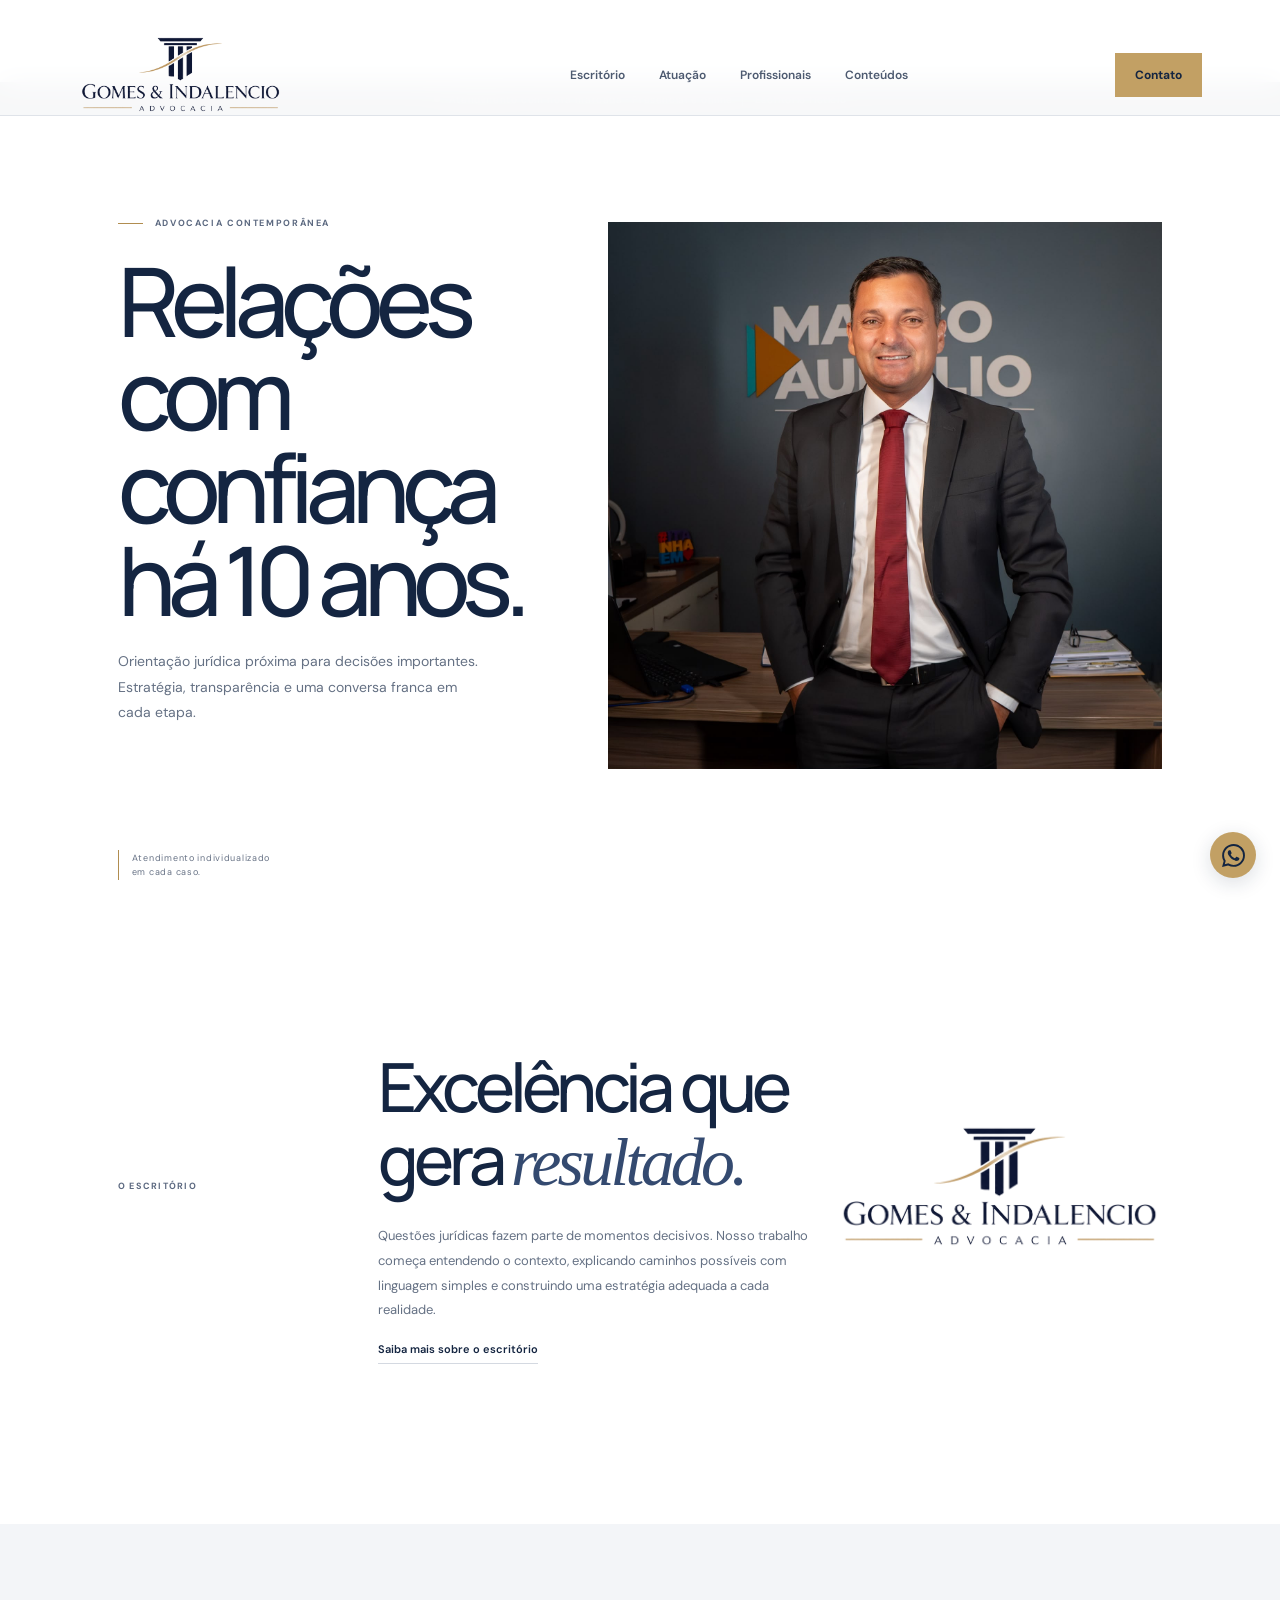
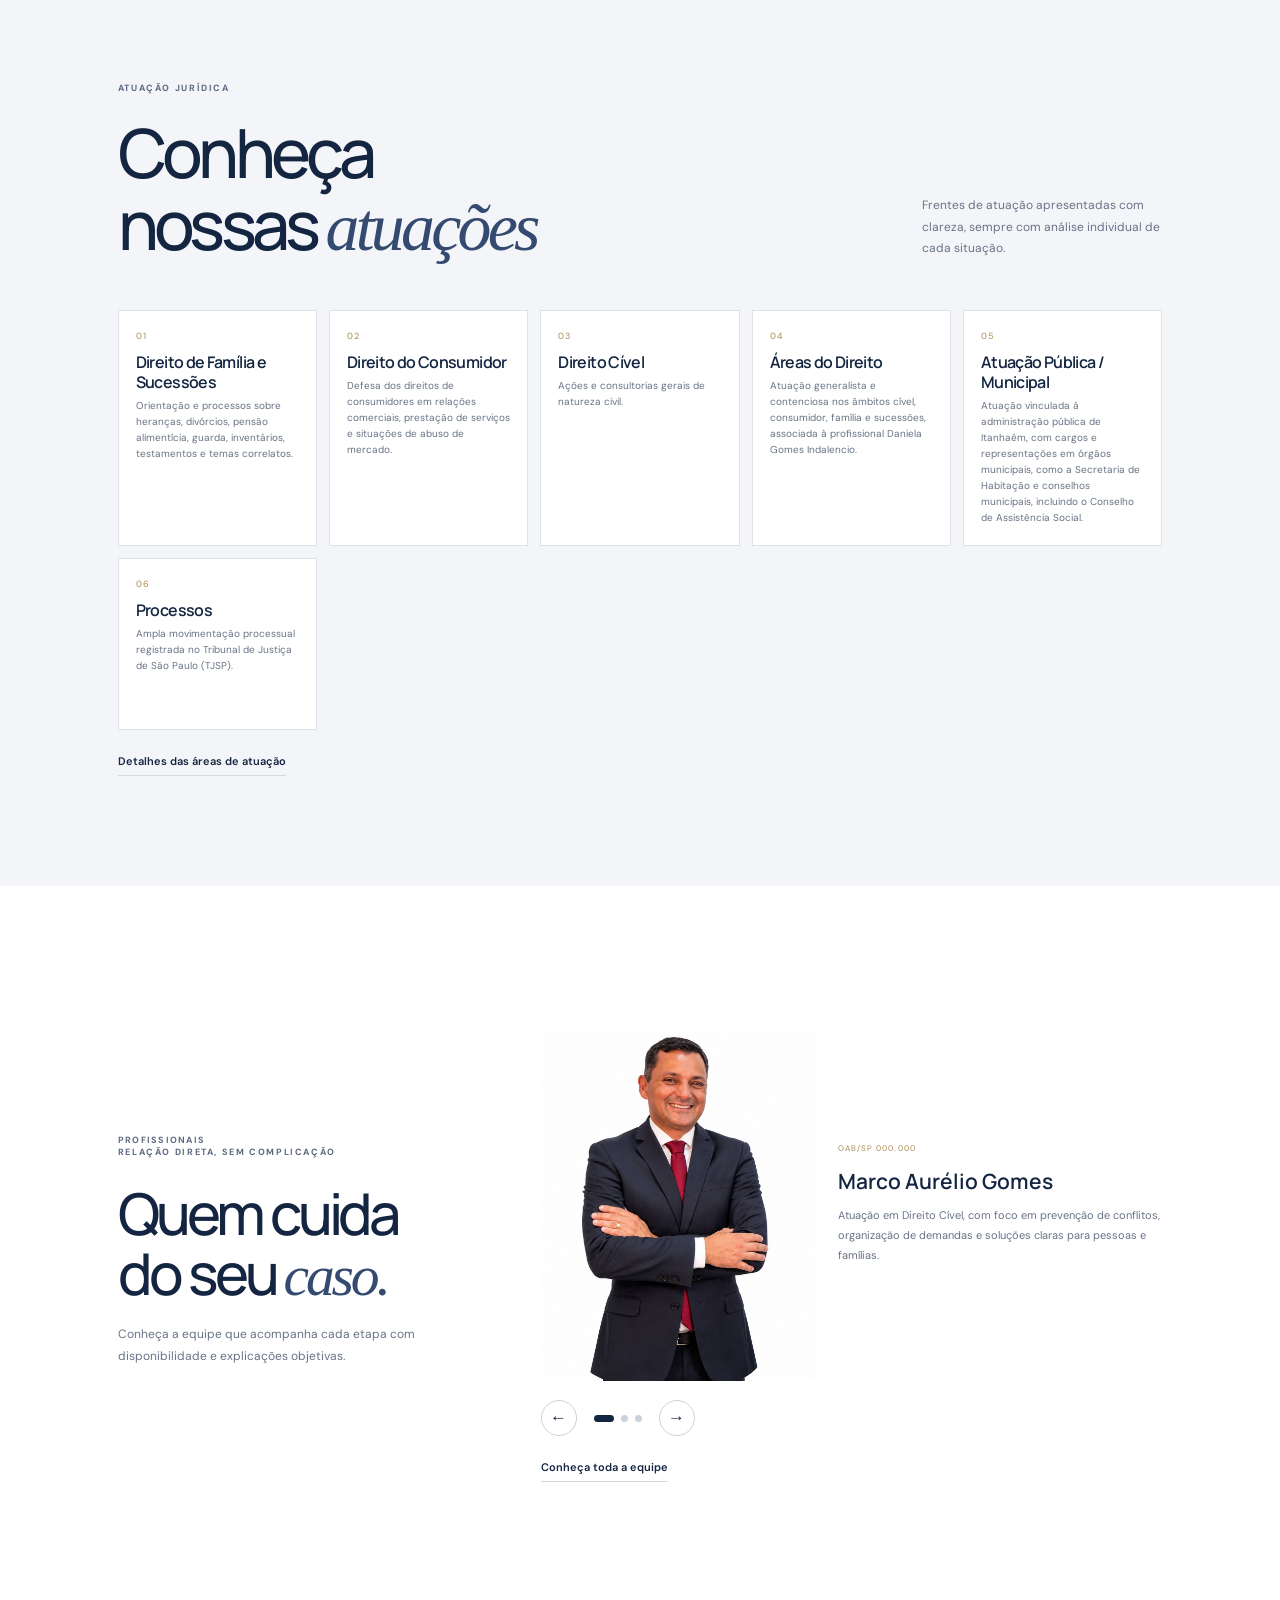
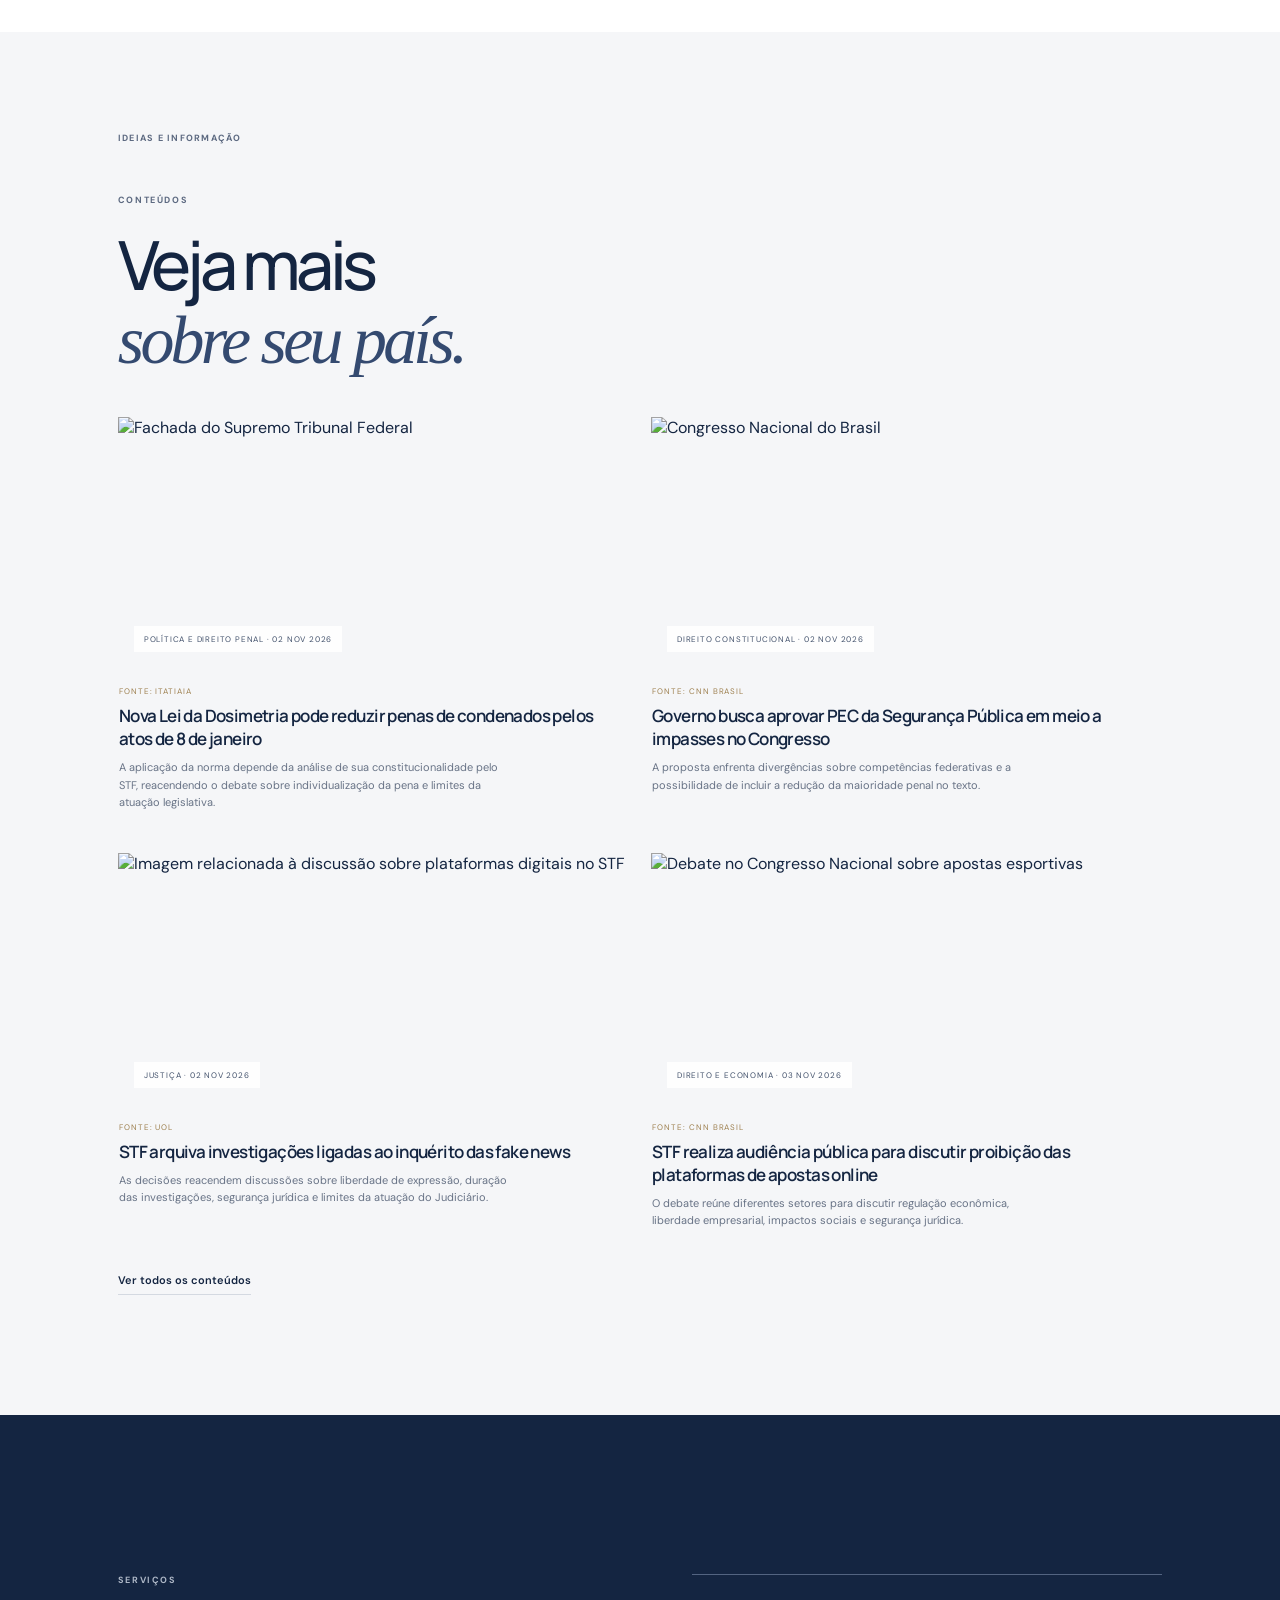
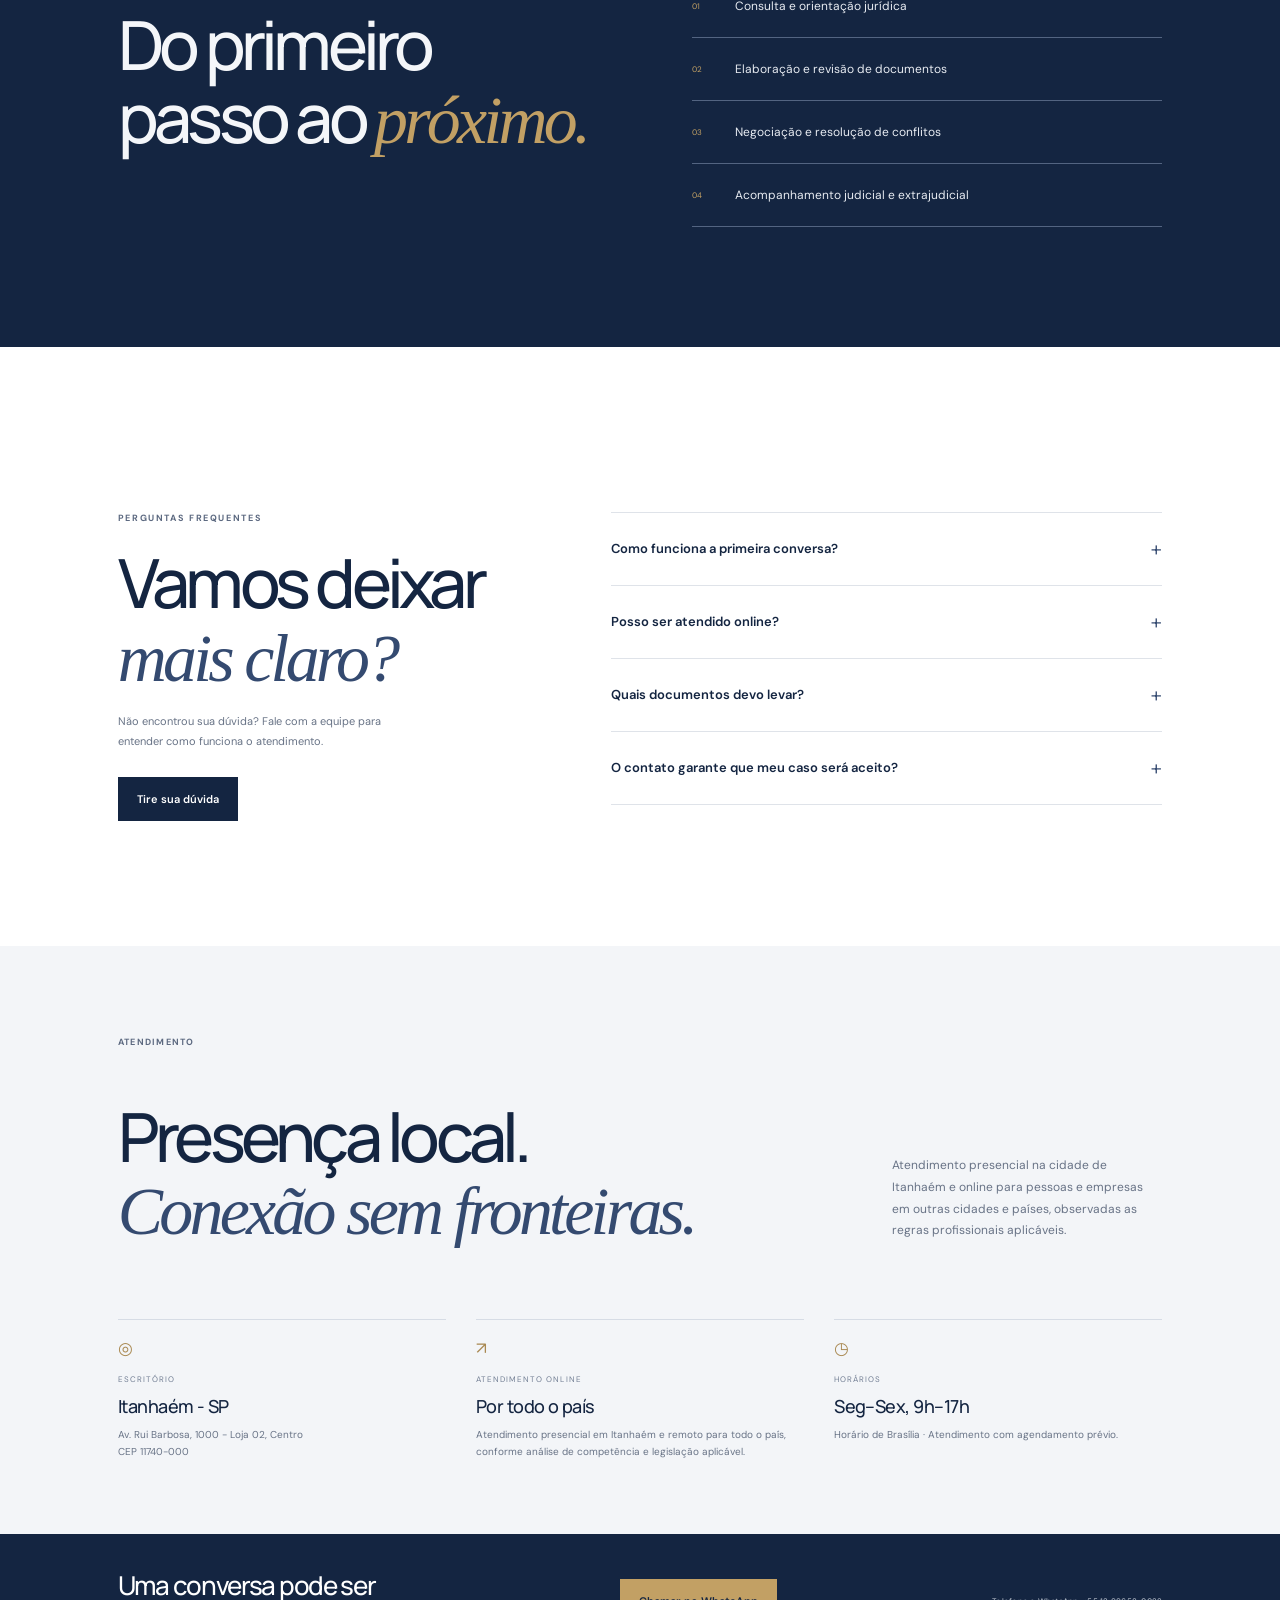
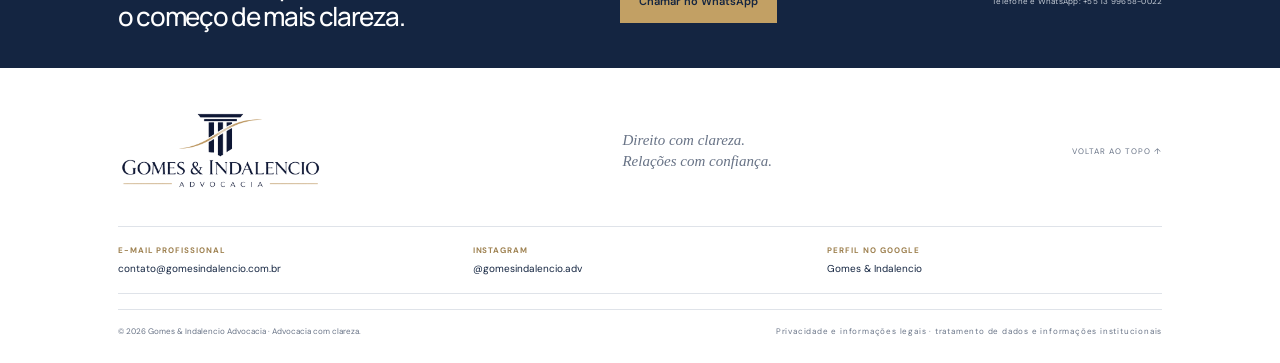
==== commit 231a7137: "Update index.html" ====
--- a/pages/index.html
+++ b/pages/index.html
@@ -1,4 +1,4 @@
-﻿<!doctype html>
+<!doctype html>
 <html lang="pt-BR">
   <head>
     <meta charset="utf-8">
@@ -65,7 +65,7 @@
         <figure class="intro-image">
           <img src="../assets/gomes-indalencio-logo.png" alt="Logotipo Gomes &amp; Indalencio Advocacia em azul-marinho e dourado, com fundo transparente" loading="lazy" decoding="async">
         </figure>
-        <a class="section-more" href="escritorio.html">Saiba mais sobre o escritório <span>↗</span></a>
+        <a class="section-more" href="escritorio.html">Saiba mais sobre o escritório</a>
       </section>
       <section class="practice section" id="atuacao">
         <div class="section-heading">
@@ -82,7 +82,6 @@
               <h3>Direito de Família e Sucessões</h3>
               <p>Orientação e processos sobre heranças, divórcios, pensão alimentícia, guarda, inventários, testamentos e temas correlatos.</p>
             </div>
-            <b>↗</b>
           </article>
           <article>
             <span class="item-no">02</span>
@@ -90,7 +89,6 @@
               <h3>Direito do Consumidor</h3>
               <p>Defesa dos direitos de consumidores em relações comerciais, prestação de serviços e situações de abuso de mercado.</p>
             </div>
-            <b>↗</b>
           </article>
           <article>
             <span class="item-no">03</span>
@@ -98,7 +96,6 @@
               <h3>Direito Cível</h3>
               <p>Ações e consultorias gerais de natureza civil.</p>
             </div>
-            <b>↗</b>
           </article>
           <article>
             <span class="item-no">04</span>
@@ -106,7 +103,6 @@
               <h3>Áreas do Direito</h3>
               <p>Atuação generalista e contenciosa nos âmbitos cível, consumidor, família e sucessões, associada à profissional Daniela Gomes Indalencio.</p>
             </div>
-            <b>↗</b>
           </article>
           <article>
             <span class="item-no">05</span>
@@ -114,7 +110,6 @@
               <h3>Atuação Pública / Municipal</h3>
               <p>Atuação vinculada à administração pública de Itanhaém, com cargos e representações em órgãos municipais, como a Secretaria de Habitação e conselhos municipais, incluindo o Conselho de Assistência Social.</p>
             </div>
-            <b>↗</b>
           </article>
           <article>
             <span class="item-no">06</span>
@@ -122,10 +117,9 @@
               <h3>Processos</h3>
               <p>Ampla movimentação processual registrada no Tribunal de Justiça de São Paulo (TJSP).</p>
             </div>
-            <b>↗</b>
-          </article>
-        </div>
-        <a class="section-more" href="atuacao.html">Detalhes das áreas de atuação <span>↗</span></a>
+          </article>
+        </div>
+        <a class="section-more" href="atuacao.html">Detalhes das áreas de atuação</a>
       </section>
       <section class="people section" id="profissionais">
         <div class="people-heading">
@@ -185,7 +179,7 @@
               →
             </button>
           </div>
-          <a class="section-more" href="profissionais.html">Conheça toda a equipe <span>↗</span></a>
+          <a class="section-more" href="profissionais.html">Conheça toda a equipe</a>
         </div>
       </section>
       <section class="content section" id="conteudos">
@@ -204,31 +198,31 @@
               <img src="https://images.openai.com/static-rsc-4/GMNPdowOAuOp7Wrvb842GJEt8U5m6vhGY_nMUHi62ZQUN2vIIQE7YRoF5nLXeTY6gxfE9bkCovkN13dsnY8KZ0I4trVeEZzoKXSnev0yw9kfJ6QK70FuN04V7XNrqBFGH5gaXE1Q-7XX6Nloog3xJH12ZlQGMIPZL2rb3MePEc0?purpose=inline" alt="Fachada do Supremo Tribunal Federal" loading="lazy">
               <span>POLÍTICA E DIREITO PENAL · 02 NOV 2026</span>
             </div>
-            <div class="card-copy"><div><small>FONTE: ITATIAIA</small><h3>Nova Lei da Dosimetria pode reduzir penas de condenados pelos atos de 8 de janeiro</h3><p>A aplicação da norma depende da análise de sua constitucionalidade pelo STF, reacendendo o debate sobre individualização da pena e limites da atuação legislativa.</p></div><span class="circle-link">↗</span></div>
+            <div class="card-copy"><div><small>FONTE: ITATIAIA</small><h3>Nova Lei da Dosimetria pode reduzir penas de condenados pelos atos de 8 de janeiro</h3><p>A aplicação da norma depende da análise de sua constitucionalidade pelo STF, reacendendo o debate sobre individualização da pena e limites da atuação legislativa.</p></div></div>
           </a>
           <a class="content-card" href="https://www.cnnbrasil.com.br/politica/governo-lula-retoma-articulacao-com-o-congresso-apos-eleicoes/" target="_blank" rel="noopener noreferrer">
             <div class="news-art">
               <img src="https://images.openai.com/static-rsc-4/CdxcA3Dk5MPorf6TLqcqVyyIEewRscymIOk9lupY-nK6644Sa77OXLKsd8bhyrBoDY6dx4XS6iDeqUqEGvHI0BT1aqytDD0rIoM_csxfaP2FN-fHpI4GVpI1CQEsiuBBfB7w8PdzryVHGuIBlC6aZjrjWhg0Hlbj0kszgMT6XBw?purpose=inline" alt="Congresso Nacional do Brasil" loading="lazy">
               <span>DIREITO CONSTITUCIONAL · 02 NOV 2026</span>
             </div>
-            <div class="card-copy"><div><small>FONTE: CNN BRASIL</small><h3>Governo busca aprovar PEC da Segurança Pública em meio a impasses no Congresso</h3><p>A proposta enfrenta divergências sobre competências federativas e a possibilidade de incluir a redução da maioridade penal no texto.</p></div><span class="circle-link">↗</span></div>
+            <div class="card-copy"><div><small>FONTE: CNN BRASIL</small><h3>Governo busca aprovar PEC da Segurança Pública em meio a impasses no Congresso</h3><p>A proposta enfrenta divergências sobre competências federativas e a possibilidade de incluir a redução da maioridade penal no texto.</p></div></div>
           </a>
           <a class="content-card" href="https://noticias.uol.com.br/politica/ultimas-noticias/2026/11/02/fachin-da-primeiros-passos-para-encerrar-inquerito-das-fake-news.amp.htm" target="_blank" rel="noopener noreferrer">
             <div class="news-art">
               <img src="https://images.openai.com/static-rsc-4/yvId-nvcNXgwHMTh52iWygDxpOq24oPy0OLkOc6ZXTy-lQugeSyjXJBooV0Fr9ar4A1Mcur8O3pkjBLTixq67OId8bapmiTiGZbhRftRkkzX3ZSf2xEGrsaBvbxZPtnBU-WLm5WKbV7GyJJtPVuk_DvxW3tLamX6LCC_5zF3i6s?purpose=inline" alt="Imagem relacionada à discussão sobre plataformas digitais no STF" loading="lazy">
               <span>JUSTIÇA · 02 NOV 2026</span>
             </div>
-            <div class="card-copy"><div><small>FONTE: UOL</small><h3>STF arquiva investigações ligadas ao inquérito das fake news</h3><p>As decisões reacendem discussões sobre liberdade de expressão, duração das investigações, segurança jurídica e limites da atuação do Judiciário.</p></div><span class="circle-link">↗</span></div>
+            <div class="card-copy"><div><small>FONTE: UOL</small><h3>STF arquiva investigações ligadas ao inquérito das fake news</h3><p>As decisões reacendem discussões sobre liberdade de expressão, duração das investigações, segurança jurídica e limites da atuação do Judiciário.</p></div></div>
           </a>
           <a class="content-card" href="https://www.cnnbrasil.com.br/politica/fux-inclui-ministerios-da-saude-e-da-justica-em-discussao-sobre-bets/" target="_blank" rel="noopener noreferrer">
             <div class="news-art">
               <img src="https://images.openai.com/static-rsc-4/Mbxc7he0iCIOB5oLfp3MEhvKWKcXaNzWr5bCwVu_J29oLIgAmN8Za5UsfOpM6KQ_w7cwygKDydZwJg_oLs1mHd4lUgPBtV5LkeVnwDHjzMcdbtKzdoCX49FCmp0-xh8K2kltLAjJl2cFYbWnadC7zoTLURz8m27413yGjjxzRvs?purpose=inline" alt="Debate no Congresso Nacional sobre apostas esportivas" loading="lazy">
               <span>DIREITO E ECONOMIA · 03 NOV 2026</span>
             </div>
-            <div class="card-copy"><div><small>FONTE: CNN BRASIL</small><h3>STF realiza audiência pública para discutir proibição das plataformas de apostas online</h3><p>O debate reúne diferentes setores para discutir regulação econômica, liberdade empresarial, impactos sociais e segurança jurídica.</p></div><span class="circle-link">↗</span></div>
+            <div class="card-copy"><div><small>FONTE: CNN BRASIL</small><h3>STF realiza audiência pública para discutir proibição das plataformas de apostas online</h3><p>O debate reúne diferentes setores para discutir regulação econômica, liberdade empresarial, impactos sociais e segurança jurídica.</p></div></div>
           </a>
         </div>
-        <a class="section-more" href="conteudos.html">Ver todos os conteúdos <span>↗</span></a>
+        <a class="section-more" href="conteudos.html">Ver todos os conteúdos</a>
       </section>
       <section class="services section" id="servicos">
         <div class="services-grid">
@@ -262,7 +256,7 @@
             <p class="eyebrow">PERGUNTAS FREQUENTES</p>
             <h2>Vamos deixar<br> <em>mais claro?</em> </h2>
             <p class="faq-intro">Não encontrou sua dúvida? Fale com a equipe para entender como funciona o atendimento.</p>
-            <a class="button dark" href="https://wa.me/5513996580022?text=Ol%C3%A1%2C%20tenho%20uma%20d%C3%BAvida%20sobre%20o%20atendimento." target="_blank" rel="noreferrer">Tire sua dúvida <span>↗</span> </a>
+            <a class="button dark" href="https://wa.me/5513996580022?text=Ol%C3%A1%2C%20tenho%20uma%20d%C3%BAvida%20sobre%20o%20atendimento." target="_blank" rel="noreferrer">Tire sua dúvida</a>
           </div>
           <div class="faq-list">
             <details>
@@ -316,7 +310,7 @@
         </div>
         <div class="contact-cta">
           <p>Uma conversa pode ser<br>o começo de mais clareza.</p>
-          <a class="button lime" href="https://wa.me/5513996580022?text=Ol%C3%A1%2C%20gostaria%20de%20conversar%20com%20a%20equipe." target="_blank" rel="noreferrer">Chamar no WhatsApp <span>↗</span> </a>
+          <a class="button lime" href="https://wa.me/5513996580022?text=Ol%C3%A1%2C%20gostaria%20de%20conversar%20com%20a%20equipe." target="_blank" rel="noreferrer">Chamar no WhatsApp </a>
           <small>Telefone e WhatsApp: +55 13 99658-0022</small>
         </div>
       </section>
@@ -331,12 +325,12 @@
       </div>
       <div class="footer-contacts" aria-label="Canais institucionais demonstrativos">
         <a href="mailto:contato@gomesindalencio.com.br"><span>E-MAIL PROFISSIONAL</span>contato@gomesindalencio.com.br</a>
-        <a href="https://www.instagram.com/gomesindalencio.adv/" target="_blank" rel="noopener noreferrer"><span>INSTAGRAM</span>@gomesindalencio.adv ↗</a>
-        <a href="https://www.google.com/maps/search/?api=1&amp;query=Gomes%20%26%20Indalencio%20Advocacia" target="_blank" rel="noopener noreferrer"><span>PERFIL NO GOOGLE</span>Gomes &amp; Indalencio ↗</a>
+        <a href="https://www.instagram.com/gomesindalencio.adv/" target="_blank" rel="noopener noreferrer"><span>INSTAGRAM</span>@gomesindalencio.adv</a>
+        <a href="https://www.google.com/maps/search/?api=1&amp;query=Gomes%20%26%20Indalencio%20Advocacia" target="_blank" rel="noopener noreferrer"><span>PERFIL NO GOOGLE</span>Gomes &amp; Indalencio</a>
       </div>
       <div class="footer-bottom">
         <span>© 2026 Gomes &amp; Indalencio Advocacia · Advocacia com clareza.</span>
-        <a href="privacidade.html">Privacidade e informações legais · tratamento de dados e informações institucionais ↗</a>
+        <a href="privacidade.html">Privacidade e informações legais · tratamento de dados e informações institucionais</a>
       </div>
     </footer>
     <a class="whatsapp-float" href="https://wa.me/5513996580022?text=Ol%C3%A1%2C%20gostaria%20de%20agendar%20uma%20conversa." target="_blank" rel="noreferrer" aria-label="Chamar no WhatsApp">
